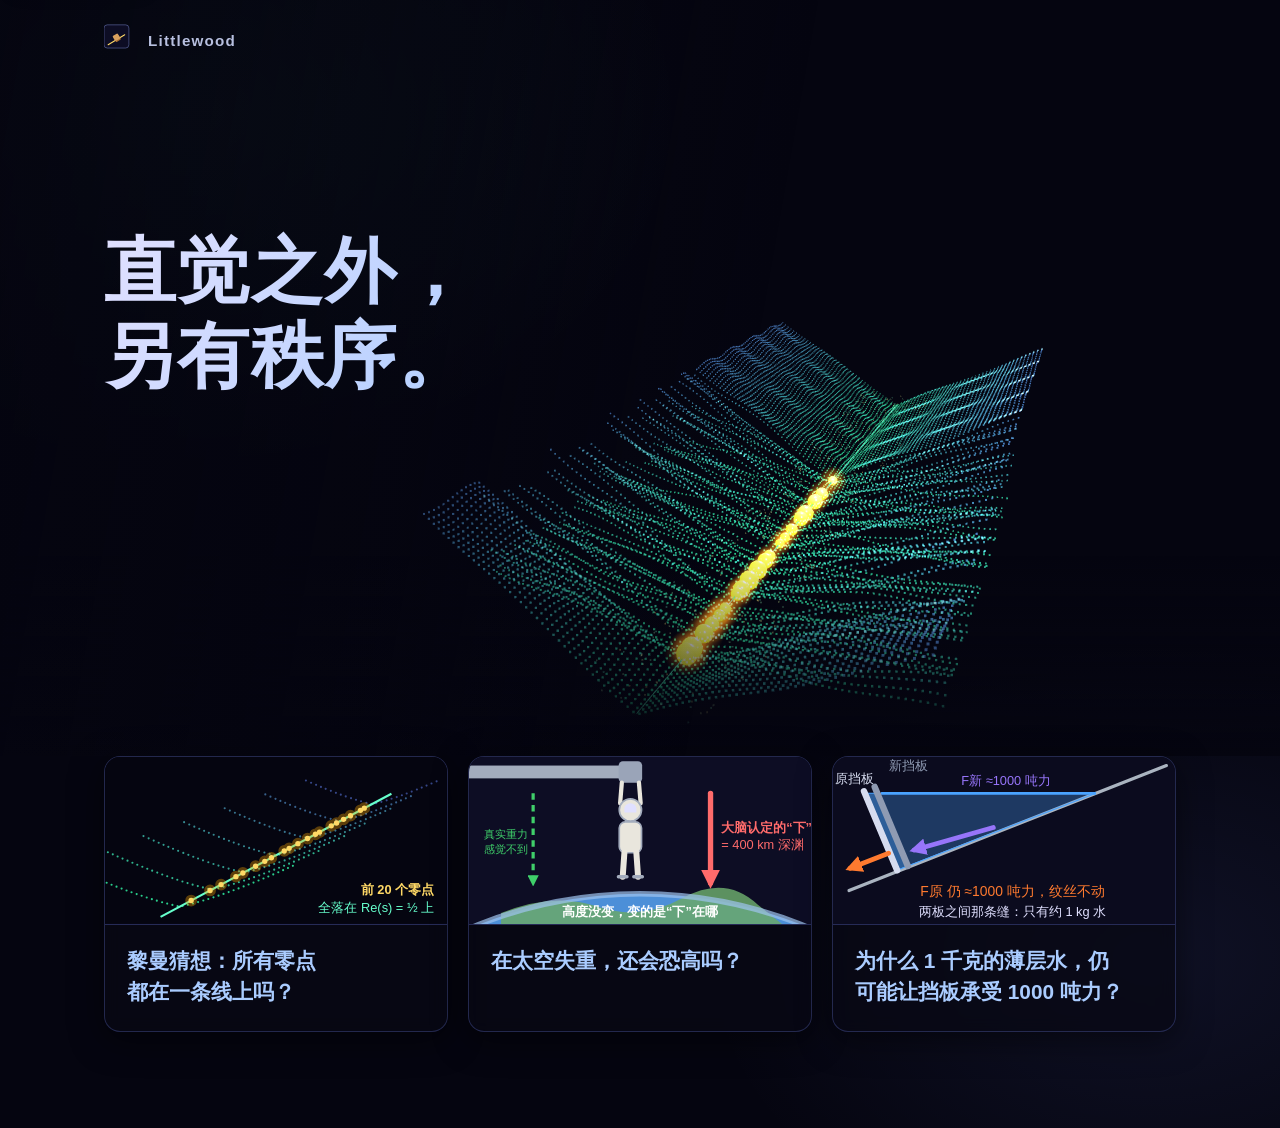
==== public/index.html @ f1c3fe51 "Home: fill large screens (no hero cap, wider column, headline raised); 404 laid out as an article he" ====
<!DOCTYPE html>
<html lang="zh-CN">
<head>
<meta charset="UTF-8">
<meta name="viewport" content="width=device-width, initial-scale=1.0">
<title>Littlewood · 直觉之外，另有秩序</title>
<meta name="description" content="Littlewood：每篇只问一个看起来不可能的科学问题，先猜，再用几张图把它画明白。">
<link rel="canonical" href="https://littlewood.io/">
<meta name="theme-color" content="#050510">
<meta property="og:type" content="website">
<meta property="og:site_name" content="Littlewood">
<meta property="og:locale" content="zh_CN">
<meta property="og:url" content="https://littlewood.io/">
<meta property="og:title" content="Littlewood · 直觉之外，另有秩序">
<meta property="og:description" content="每次只问一个看起来“不可能”的科学问题，用几张图把它画明白。">
<meta property="og:image" content="https://littlewood.io/og-index.png">
<meta property="og:image:width" content="1200">
<meta property="og:image:height" content="630">
<meta property="og:image:alt" content="Littlewood：直觉之外，另有秩序">
<meta name="twitter:card" content="summary_large_image">
<meta name="twitter:title" content="Littlewood · 直觉之外，另有秩序">
<meta name="twitter:description" content="每次只问一个看起来“不可能”的科学问题，用几张图把它画明白。">
<meta name="twitter:image" content="https://littlewood.io/og-index.png">
<link rel="icon" type="image/svg+xml" href="./favicon.svg?v=5">
<link rel="icon" type="image/png" sizes="192x192" href="./icon-192.png?v=5">
<link rel="icon" type="image/png" sizes="512x512" href="./icon-512.png?v=5">
<link rel="apple-touch-icon" href="./apple-touch-icon.png?v=5">
<link rel="stylesheet" href="./site.css?v=2">
<style>
body{overflow-x:hidden}
.skip-link{position:fixed;left:16px;top:12px;z-index:100;background:var(--panel-solid);color:var(--chalk);border:1px solid var(--line);padding:8px 14px;border-radius:9px;transform:translateY(-160%);box-shadow:0 4px 18px rgba(0,0,0,.5);transition:transform .15s}
.skip-link:focus{transform:none}

.brand{position:absolute;left:max(24px,calc((100vw - 1120px) / 2 + 24px));top:24px;z-index:5;display:inline-flex;align-items:center;gap:10px;color:var(--chalk-muted);text-decoration:none;font-size:.95rem;font-weight:700;letter-spacing:.08em;transition:color .15s}
.brand svg{width:34px;height:34px;flex:none}
.brand:hover,.brand:focus-visible{color:var(--yellow)}
.sr-only{position:absolute;width:1px;height:1px;overflow:hidden;clip:rect(0 0 0 0);white-space:nowrap}

/* 首屏：全屏点阵地形 + 一句话 */
.hero{position:relative;min-height:max(540px,84vh);min-height:max(540px,84svh);display:flex;align-items:center;overflow:hidden}
#field{position:absolute;inset:0;width:100%;height:100%;display:block}
.hero::after{content:"";position:absolute;inset:auto 0 0;height:200px;background:linear-gradient(transparent,var(--board));pointer-events:none}
.hero::before{content:"";position:absolute;inset:0;z-index:1;background:linear-gradient(100deg,rgba(5,5,16,.9) 0%,rgba(5,5,16,.55) 34%,transparent 58%);pointer-events:none}
.hero-copy{position:relative;z-index:2;width:100%;max-width:1120px;margin:0 auto;padding:80px 24px calc(100px + 12vh)}
.hero h1{margin:0;font-weight:800;font-size:clamp(2.4rem,5.6vw,4.5rem);line-height:1.18;letter-spacing:.02em;color:var(--heading);background:linear-gradient(120deg,#e0e0ff 0%,#aaccff 48%,#66ffcc 100%);-webkit-background-clip:text;background-clip:text;-webkit-text-fill-color:transparent;text-shadow:none}
@keyframes up{from{opacity:0;transform:translateY(18px)}to{opacity:1;transform:none}}
.js .hero-copy>*{animation:up .8s cubic-bezier(.2,.75,.2,1) backwards}
.js .hero-copy>*:nth-child(2){animation-delay:.1s}

/* 图解列表 */
#list{max-width:1120px;margin:0 auto;padding:0 24px 96px;scroll-margin-top:24px}
.grid{display:grid;grid-template-columns:repeat(3,minmax(0,1fr));gap:20px}
a.card{display:flex;flex-direction:column;min-width:0;overflow:hidden;border-radius:16px;color:var(--chalk);text-decoration:none;transition:transform .2s,border-color .2s,box-shadow .2s}
a.card:hover,a.card:focus-visible{transform:translateY(-4px);border-color:rgba(102,255,204,.55);box-shadow:0 18px 50px rgba(0,0,0,.6),0 0 24px rgba(102,255,204,.12)}
.card svg.thumb{display:block;width:100%;height:auto;background:var(--panel-solid);border-bottom:1px solid var(--line)}
.card .body{display:flex;flex-direction:column;align-items:flex-start;gap:10px;flex:1;padding:20px 22px 24px}
.card h3{margin:0;font-size:1.3rem;line-height:1.5;font-weight:800;color:var(--heading);text-wrap:balance}
.nowrap{white-space:nowrap}


/* 大屏：内容列放宽，标语和卡片跟着放大 */
@media (min-width:1600px){
  .hero-copy,#list{max-width:1280px}
  .brand{left:max(24px,calc((100vw - 1280px) / 2 + 24px))}
  .hero h1{font-size:clamp(2.4rem,5.6vw,5.2rem)}
  .grid{gap:24px}
  .card h3{font-size:1.4rem}
}
@media (max-width:960px){
  .grid{grid-template-columns:1fr;gap:16px}
  a.card{flex-direction:row;align-items:stretch}
  .card svg.thumb{width:44%;max-width:360px;height:auto;align-self:center;border-bottom:0;border-right:1px solid var(--line)}
  .card .body{justify-content:center;padding:20px 24px}
  .card h3{font-size:1.35rem}
}
@media (max-width:640px){
  body{font-size:15px}.brand{left:16px;top:16px}.brand svg{width:30px;height:30px}.hero{min-height:clamp(520px,82vh,760px);min-height:clamp(520px,82svh,760px)}.hero-copy{padding:60px 16px 90px}
  .hero h1{font-size:clamp(2.1rem,9.2vw,2.6rem)}
  a.card{flex-direction:column}.card svg.thumb{width:100%;max-width:none;border-right:0;border-bottom:1px solid var(--line)}.card .body{padding:18px 20px 22px}.card h3{font-size:1.2rem}#list{padding-inline:16px}
  .hero::before{background:linear-gradient(180deg,rgba(5,5,16,.5) 0%,rgba(5,5,16,.85) 42%,rgba(5,5,16,.35) 62%,transparent 80%)}
}
</style>
</head>
<body>
<script>document.documentElement.className+=" js";</script>
<a class="skip-link" href="#list">跳到图解列表</a>

<main id="main-content">
  <section class="hero" aria-labelledby="site-title">
    <canvas id="field" aria-hidden="true"></canvas>
    <a class="brand" href="./" aria-label="Littlewood 首页"><svg viewBox="10 12 82 74" aria-hidden="true"><use href="./mark.svg#mark"/></svg>Littlewood</a>
    <div class="hero-copy">
      <h1 id="site-title">直觉之外，<br>另有秩序。</h1>
    </div>
  </section>

  <section id="list" aria-labelledby="list-title">
    <h2 id="list-title" class="sr-only">图解</h2>
    <div class="grid">

  <a class="card glass" href="./riemann-hypothesis">
    <svg class="thumb" viewBox="0 0 320 156" aria-hidden="true">
      <defs><path id="rzZeros" d="M80.6,134.3h0M98.3,124.9h0M108.6,119.4h0M122.5,112h0M129,108.5h0M140.9,102.2h0M149.5,97.6h0M155.7,94.3h0M167.7,87.9h0M172.3,85.5h0M180.5,81.1h0M189.5,76.3h0M196.9,72.3h0M200.7,70.3h0M211.7,64.4h0M216.7,61.8h0M223.2,58.3h0M229.7,54.9h0M239,49.9h0M242.6,47.9h0" stroke-linecap="round"/></defs>
      <rect width="320" height="156" fill="#050510"/>
      <g fill="none" stroke-width="2" stroke-linecap="round" stroke-dasharray="0 5">
        <path d="M-40,100Q31.5,132 70,140Q108.5,132 180,100" stroke="#33ffaa" opacity=".8"/>
        <path d="M-2,87Q64.3,116.6 100,124Q135.7,116.6 202,87" stroke="#3ef0b8" opacity=".75"/>
        <path d="M36,74Q97.1,101.2 130,108Q162.9,101.2 224,74" stroke="#47dfc6" opacity=".7"/>
        <path d="M74,61Q129.9,85.8 160,92Q190.1,85.8 246,61" stroke="#50ced4" opacity=".65"/>
        <path d="M112,48Q162.7,70.4 190,76Q217.3,70.4 268,48" stroke="#59bde2" opacity=".6"/>
        <path d="M150,35Q195.5,55 220,60Q244.5,55 290,35" stroke="#61acf0" opacity=".55"/>
        <path d="M188,22Q228.3,39.6 250,44Q271.7,39.6 312,22" stroke="#6688ff" opacity=".5"/>
      </g>
      <line x1="52" y1="149.6" x2="268" y2="34.4" stroke="#66ffcc" stroke-width="2"/>
      <use href="#rzZeros" stroke="#ffaa00" stroke-width="11" opacity=".35"/>
      <use href="#rzZeros" stroke="#ffd966" stroke-width="5"/>
      <text x="308" y="128" font-size="12" font-weight="700" fill="#ffd966" text-anchor="end">前 20 个零点</text>
      <text x="308" y="145" font-size="12" fill="#66ffcc" text-anchor="end">全落在 Re(s) = ½ 上</text>
    </svg>
    <div class="body">
      <h3>黎曼猜想：<span class="nowrap">所有零点</span>都在一条线上吗？</h3>
    </div>
  </a>

  <a class="card glass" href="./space-acrophobia">
    <svg class="thumb" viewBox="0 22 320 156" aria-hidden="true">
      <defs>
        <marker id="bDown" viewBox="0 0 10 10" refX="7" refY="5" markerWidth="3.5" markerHeight="3.5" orient="auto"><path d="M0,0 L10,5 L0,10 z" fill="#ff6b6b"/></marker>
        <marker id="bGrav" viewBox="0 0 10 10" refX="7" refY="5" markerWidth="3.5" markerHeight="3.5" orient="auto"><path d="M0,0 L10,5 L0,10 z" fill="#3fcf6a"/></marker>
      </defs>
      <rect x="0" y="22" width="320" height="156" fill="#0d0d24"/>
      <circle cx="160" cy="560" r="410" fill="#4c8fd8"/>
      <path d="M30,168 q50,-20 90,-6 t80,-8 t70,6 L320,200 L30,200 Z" fill="#6aa96b" opacity=".85"/>
      <circle cx="160" cy="560" r="410" fill="none" stroke="#9fc4ee" stroke-width="5" opacity=".7"/>
      <rect x="0" y="30" width="150" height="12" fill="#a3acbd"/>
      <rect x="140" y="26" width="22" height="20" rx="4" fill="#9aa4b8"/>
      <g transform="translate(151,46) scale(.8)">
        <path d="M-10,0 L-12,24 M10,0 L12,24" stroke="#e9e6dd" stroke-width="5" stroke-linecap="round"/>
        <circle cx="0" cy="32" r="13" fill="#e9e6dd" stroke="#a3acbd" stroke-width="2"/>
        <path d="M-7,30 a7,6 0 0 1 14,0 v5 h-14 z" fill="#e0e0ff"/>
        <rect x="-13" y="46" width="26" height="36" rx="7" fill="#e9e6dd" stroke="#a3acbd" stroke-width="2"/>
        <path d="M-7,82 L-9,110 M7,82 L9,110" stroke="#e9e6dd" stroke-width="7" stroke-linecap="round"/>
        <path d="M-14,110 h10 M4,110 h10" stroke="#a3acbd" stroke-width="4" stroke-linecap="round"/>
      </g>
      <line x1="226" y1="56" x2="226" y2="140" stroke="#ff6b6b" stroke-width="5" stroke-linecap="round" marker-end="url(#bDown)"/>
      <text x="236" y="92" font-size="12" font-weight="700" fill="#ff6b6b">大脑认定的“下”</text>
      <text x="236" y="108" font-size="12" fill="#ff6b6b">= 400 km 深渊</text>
      <line x1="60" y1="56" x2="60" y2="140" stroke="#3fcf6a" stroke-width="3" stroke-dasharray="6 5" marker-end="url(#bGrav)"/>
      <text x="14" y="98" font-size="10" fill="#3fcf6a">真实重力</text>
      <text x="14" y="112" font-size="10" fill="#3fcf6a">感觉不到</text>
      <text x="160" y="171" font-size="12" font-weight="700" fill="#fff" text-anchor="middle">高度没变，变的是“下”在哪</text>
    </svg>
    <div class="body">
      <h3>在太空失重，还会恐高吗？</h3>
    </div>
  </a>

  <a class="card glass" href="./hydrostatic-paradox">
    <svg class="thumb" viewBox="0 60 320 156" aria-hidden="true">
      <defs>
        <marker id="aOld" viewBox="0 0 10 10" refX="7" refY="5" markerWidth="3.5" markerHeight="3.5" orient="auto"><path d="M0,0 L10,5 L0,10 z" fill="#ff7a2f"/></marker>
        <marker id="aNew" viewBox="0 0 10 10" refX="7" refY="5" markerWidth="3.5" markerHeight="3.5" orient="auto"><path d="M0,0 L10,5 L0,10 z" fill="#9775fa"/></marker>
      </defs>
      <line x1="15" y1="185" x2="312" y2="68" stroke="#aab4c0" stroke-width="3" stroke-linecap="round"/>
      <path d="M60,166 L30,94 L41.5,94 L70,162 Z" fill="rgba(74,163,255,.55)" stroke="#4aa3ff" stroke-width="1"/>
      <path d="M70,162 L41.5,94 L246,94 Z" fill="rgba(74,163,255,.30)" stroke="#4aa3ff" stroke-width="1"/>
      <line x1="45" y1="94" x2="246" y2="94" stroke="#4aa3ff" stroke-width="2.5"/>
      <line x1="60" y1="166" x2="29" y2="92" stroke="#d6dcef" stroke-width="6" stroke-linecap="round"/>
      <line x1="70" y1="162" x2="39" y2="88" stroke="#8f9bb3" stroke-width="6" stroke-linecap="round"/>
      <text x="2" y="84" font-size="12" fill="#d6dcef">原挡板</text>
      <text x="52" y="72" font-size="12" fill="#8f9bb3">新挡板</text>
      <line x1="150" y1="126" x2="76" y2="147" stroke="#9775fa" stroke-width="4.5" stroke-linecap="round" marker-end="url(#aNew)"/>
      <text x="120" y="86" font-size="12" fill="#9775fa">F新 ≈1000 吨力</text>
      <line x1="52" y1="150" x2="16" y2="164" stroke="#ff7a2f" stroke-width="4.5" stroke-linecap="round" marker-end="url(#aOld)"/>
      <text x="168" y="190" text-anchor="middle" font-size="13" fill="#ff7a2f">F原 仍 ≈1000 吨力，纹丝不动</text>
      <text x="168" y="209" text-anchor="middle" font-size="12" fill="#e0e0ff">两板之间那条缝：只有约 1 kg 水</text>
    </svg>
    <div class="body">
      <h3>为什么 <span class="nowrap">1 千克</span>的薄层水，仍可能让挡板承受 <span class="nowrap">1000 吨力</span>？</h3>
    </div>
  </a>

    </div>
  </section>
</main>

<!-- Three.js r128 自托管（CSP 只允许 self）：首屏背景用黎曼页同一个场景 -->
<script type="importmap">
{"imports":{"three":"./vendor/three-r128/build/three.module.js"}}
</script>
<script type="module">
import * as THREE from 'three';
// 首屏背景：黎曼页的地形搬过来做背景。高度 ∝ 偏离临界线的距离，零点锁在谷底；自动环绕，鼠标轻微视差。
const canvas = document.getElementById('field');
const hero = canvas.parentElement;
const reduceMotion = window.matchMedia('(prefers-reduced-motion: reduce)').matches;
const finePointer = !window.matchMedia('(pointer: coarse)').matches;

let renderer;
try {
  renderer = new THREE.WebGLRenderer({ canvas, antialias: true, alpha: true, powerPreference: 'low-power' });
} catch (e) { canvas.remove(); throw e; }
renderer.setPixelRatio(Math.min(window.devicePixelRatio, 2));
renderer.setClearColor(0x000000, 0);

const scene = new THREE.Scene();
scene.fog = new THREE.FogExp2(0x050510, 0.015);
const world = new THREE.Group();
scene.add(world);

const camera = new THREE.PerspectiveCamera(50, 1, 0.1, 1000);
const target = new THREE.Vector3();

scene.add(new THREE.AmbientLight(0x404060));
const dirLight = new THREE.DirectionalLight(0xaaccff, 0.8);
dirLight.position.set(5, 10, 7);
scene.add(dirLight);
const pointLight = new THREE.PointLight(0x66ffcc, 1.5, 30);
pointLight.position.set(0, 2, 0);
world.add(pointLight);

// 前 20 个非平凡零点的虚部
const zeroHeights = [
  14.134725, 21.022040, 25.010858, 30.424876, 32.935062,
  37.586178, 40.918719, 43.327073, 48.005151, 49.773832,
  52.970321, 56.446248, 59.347044, 60.831779, 65.112544,
  67.079811, 69.546402, 72.067158, 75.704691, 77.144840
];
const T_MIN = -40, T_MAX = 90, T_RANGE = T_MAX - T_MIN, T_CENTER = (T_MIN + T_MAX) / 2;
const SIGMA_MIN = -0.2, SIGMA_MAX = 1.2, SIGMA_RANGE = SIGMA_MAX - SIGMA_MIN;
const SCALE_X = 6, SCALE_Z = 18 / T_RANGE;
const sigmaToX = s => (s - 0.5) * SCALE_X;
const tToZ = t => (t - T_CENTER) * SCALE_Z;

// 临界线
const linePts = [];
for (let i = 0; i <= 200; i++) linePts.push(new THREE.Vector3(sigmaToX(0.5), 0, tToZ(T_MIN + (i / 200) * T_RANGE)));
world.add(new THREE.Line(new THREE.BufferGeometry().setFromPoints(linePts), new THREE.LineBasicMaterial({ color: 0x66ffcc })));
const glowLine = new THREE.Line(new THREE.BufferGeometry().setFromPoints(linePts), new THREE.LineBasicMaterial({ color: 0x33ffaa, transparent: true, opacity: 0.3 }));
glowLine.scale.set(1.005, 1, 1);
world.add(glowLine);

// 零点：发光球 + 光晕
function glowTexture() {
  const c = document.createElement('canvas'); c.width = c.height = 64;
  const g = c.getContext('2d').createRadialGradient(32, 32, 0, 32, 32, 32);
  g.addColorStop(0, 'rgba(255,220,100,1)'); g.addColorStop(0.4, 'rgba(255,180,50,.6)'); g.addColorStop(1, 'rgba(255,150,0,0)');
  const ctx = c.getContext('2d'); ctx.fillStyle = g; ctx.fillRect(0, 0, 64, 64);
  return new THREE.CanvasTexture(c);
}
const sphereGeom = new THREE.SphereGeometry(0.15, 16, 16);
const sphereMat = new THREE.MeshStandardMaterial({ color: 0xffd966, emissive: 0xffaa00, emissiveIntensity: 2, roughness: 0.2, metalness: 0.1 });
const glowMap = glowTexture();
const spheres = [], sprites = [];
zeroHeights.forEach((t, i) => {
  const m = new THREE.Mesh(sphereGeom, sphereMat);
  m.position.set(sigmaToX(0.5), 0, tToZ(t)); m.userData.phase = i * 0.8;
  world.add(m); spheres.push(m);
  const sp = new THREE.Sprite(new THREE.SpriteMaterial({ map: glowMap, color: 0xffd966, transparent: true, blending: THREE.AdditiveBlending, depthWrite: false }));
  sp.scale.set(0.8, 0.8, 1); sp.position.copy(m.position);
  world.add(sp); sprites.push(sp);
});

// 粒子地形（概念示例）
const GX = 80, GZ = 150, N = GX * GZ;
const pos = new Float32Array(N * 3), col = new Float32Array(N * 3);
const low = new THREE.Color(0x33ffaa), high = new THREE.Color(0x6688ff), mix = new THREE.Color();
let idx = 0;
for (let ix = 0; ix < GX; ix++) for (let iz = 0; iz < GZ; iz++) {
  const sigma = SIGMA_MIN + (ix / (GX - 1)) * SIGMA_RANGE, t = T_MIN + (iz / (GZ - 1)) * T_RANGE;
  let h = Math.abs(sigma - 0.5) * 3.5, dMin = Infinity;
  for (const zt of zeroHeights) dMin = Math.min(dMin, Math.abs(t - zt));
  h *= 1 - 0.85 * Math.exp(-dMin * dMin / 1.2);
  h += 0.08 * Math.sin(sigma * 12) * Math.cos(t * 0.5);
  pos[idx * 3] = sigmaToX(sigma); pos[idx * 3 + 1] = h; pos[idx * 3 + 2] = tToZ(t);
  mix.copy(low).lerp(high, Math.min(h / 3, 1));
  col[idx * 3] = mix.r; col[idx * 3 + 1] = mix.g; col[idx * 3 + 2] = mix.b;
  idx++;
}
const terrainGeom = new THREE.BufferGeometry();
terrainGeom.setAttribute('position', new THREE.BufferAttribute(pos, 3));
terrainGeom.setAttribute('color', new THREE.BufferAttribute(col, 3));
world.add(new THREE.Points(terrainGeom, new THREE.PointsMaterial({ size: 0.08, vertexColors: true, transparent: true, opacity: 0.85, blending: THREE.AdditiveBlending, depthWrite: false })));

// 谷底漂浮粒子
const EXTRA = 600, ePos = new Float32Array(EXTRA * 3), eCol = new Float32Array(EXTRA * 3);
const mint = new THREE.Color(0x66ffcc), gold = new THREE.Color(0xffd966);
for (let i = 0; i < EXTRA; i++) {
  ePos[i * 3] = sigmaToX(0.3 + Math.random() * 0.4); ePos[i * 3 + 1] = Math.random() * 0.3 + 0.1; ePos[i * 3 + 2] = tToZ(T_MIN + Math.random() * T_RANGE);
  mix.copy(mint).lerp(gold, Math.random());
  eCol[i * 3] = mix.r; eCol[i * 3 + 1] = mix.g; eCol[i * 3 + 2] = mix.b;
}
const extraGeom = new THREE.BufferGeometry();
extraGeom.setAttribute('position', new THREE.BufferAttribute(ePos, 3));
extraGeom.setAttribute('color', new THREE.BufferAttribute(eCol, 3));
const extra = new THREE.Points(extraGeom, new THREE.PointsMaterial({ size: 0.06, vertexColors: true, transparent: true, opacity: 0.5, blending: THREE.AdditiveBlending, depthWrite: false }));
world.add(extra);

// 布局：桌面把地形放到右下，手机放到下半屏
let W = 1, H = 1, small = false;
function resize() {
  const r = hero.getBoundingClientRect();
  W = Math.max(1, r.width); H = Math.max(1, r.height); small = W < 700;
  renderer.setSize(W, H, false);
  camera.aspect = W / H; camera.updateProjectionMatrix();
  world.position.set(small ? 0.5 : 5, small ? -5.5 : -2.5, 0);
}

// 自动环绕 + 视差
let angle = 0.42, mx = 0, my = 0, px = 0, py = 0, raf = 0, visible = true, last = performance.now();
const clock = new THREE.Clock();
function frame(now) {
  const dt = Math.min(0.05, (now - last) / 1000); last = now;
  const elapsed = clock.getElapsedTime();
  if (!reduceMotion) {
    angle += dt * 0.0628;
    spheres.forEach(m => { const k = 1 + 0.3 * Math.sin(elapsed * 2.5 + m.userData.phase); m.scale.set(k, k, k); });
    sprites.forEach(sp => { const k = 0.7 + 0.15 * Math.sin(elapsed * 2 + sp.position.z * 0.5); sp.scale.set(k, k, 1); });
    extra.rotation.y += 0.0005;
  }
  px += (mx - px) * 0.04; py += (my - py) * 0.04;
  const radius = small ? 26 : 21;
  camera.position.set(Math.sin(angle) * radius, 6 + py * 0.8, Math.cos(angle) * radius);
  target.set(-px * 0.8, 0, 0);
  camera.lookAt(target);
  renderer.render(scene, camera);
  if (!reduceMotion && visible) raf = requestAnimationFrame(frame);
}
function start() { if (!raf && !reduceMotion) { last = performance.now(); raf = requestAnimationFrame(frame); } }
function stop() { if (raf) { cancelAnimationFrame(raf); raf = 0; } }

resize();
window.addEventListener('resize', () => { resize(); if (reduceMotion) frame(performance.now()); }, { passive: true });
if (finePointer) window.addEventListener('pointermove', e => { mx = (e.clientX / W - 0.5) * 2; my = (e.clientY / H - 0.5) * 2; }, { passive: true });
let inView = true;
document.addEventListener('visibilitychange', () => { visible = !document.hidden && inView; visible ? start() : stop(); });
if ('IntersectionObserver' in window) new IntersectionObserver(es => { inView = es[0].isIntersecting; visible = inView && !document.hidden; visible ? start() : stop(); }).observe(canvas);
if (reduceMotion) frame(performance.now()); else start();
</script>
<script type="application/ld+json">
{"@context":"https://schema.org","@type":"WebSite","name":"Littlewood","url":"https://littlewood.io/","description":"直觉之外，另有秩序。","inLanguage":"zh-CN"}
</script>
</body>
</html>
---- public/site.css ----
/* 小木块 全站基础：深蓝黑底、毛玻璃面板、金/青强调、淡紫白文字。各页只写自己的部分。 */
:root{
  --board:#050510; --board-deep:#030308; --chalk:#e0e0ff; --chalk-muted:#b8c0e0; --chalk-dim:#8899cc;
  --yellow:#ffd966; --mint:#66ffcc; --heading:#aaccff;
  --chalk-line:rgba(120,140,255,.25);
  --panel:rgba(8,8,20,.75); --panel-solid:#0b0b1e; --panel-2:rgba(120,140,255,.08);
  --paper:var(--panel); --card:var(--panel); --ink:#e0e0ff; --muted:#b8c0e0; --line:rgba(120,140,255,.25);
  --wood:#d9a05e; --wood-deep:#a86f32; --blue:#66ffcc; --red:#ff6b7a; --green:#5fd3a0;
  --fig-paper:#f3f1ec;
  --math:Georgia,"Times New Roman","Songti SC",SimSun,serif;
}
*{box-sizing:border-box}
html{scroll-behavior:smooth}
::selection{background:rgba(255,217,102,.3)}
body{
  margin:0;color:var(--chalk);
  background:
    radial-gradient(ellipse 55% 45% at 15% 10%,rgba(102,255,204,.07),transparent 70%),
    radial-gradient(ellipse 50% 40% at 90% 85%,rgba(120,140,255,.09),transparent 70%),
    var(--board);
  min-height:100vh;
  font-family:'Segoe UI',-apple-system,BlinkMacSystemFont,"PingFang SC","Hiragino Sans GB","Microsoft YaHei","Noto Sans CJK SC","Noto Sans SC","Source Han Sans SC",sans-serif;
  line-height:1.8;font-size:16px;
}
a{color:var(--blue)}
/* 毛玻璃面板：全站面板统一用它 */
.glass{background:var(--panel);border:1px solid var(--line);border-radius:14px;backdrop-filter:blur(8px);-webkit-backdrop-filter:blur(8px);box-shadow:0 8px 32px rgba(0,0,0,.5)}
:focus-visible{outline:2px solid var(--yellow);outline-offset:3px;border-radius:6px}
@media (prefers-reduced-motion:reduce){
  *{transition:none !important;animation:none !important}
  html{scroll-behavior:auto}
}
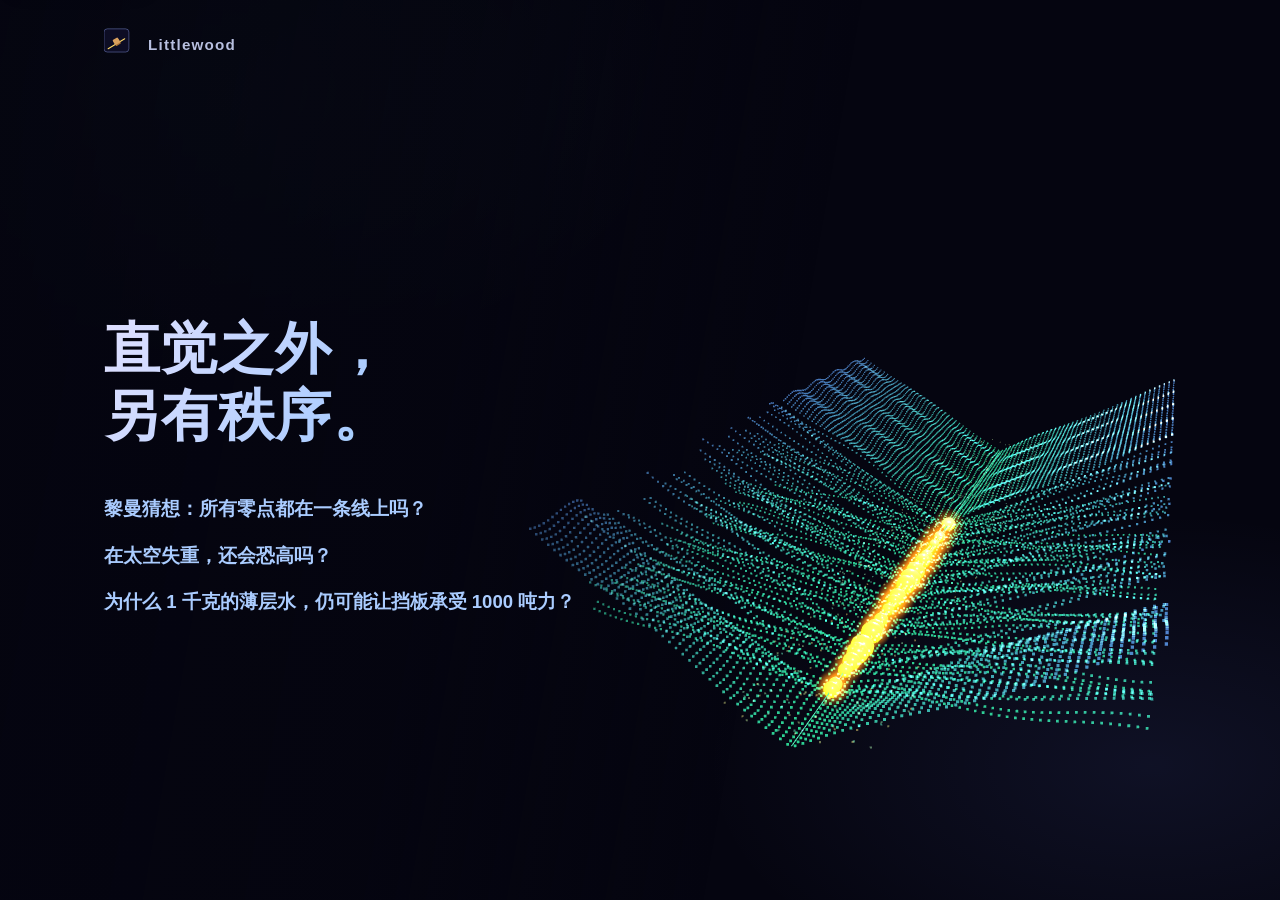
==== commit ec2bd108: "Home: one composition — tagline + question list on the left, terrain on the right, no cards Co-Autho" ====
--- a/public/index.html
+++ b/public/index.html
@@ -31,54 +31,46 @@
 .skip-link{position:fixed;left:16px;top:12px;z-index:100;background:var(--panel-solid);color:var(--chalk);border:1px solid var(--line);padding:8px 14px;border-radius:9px;transform:translateY(-160%);box-shadow:0 4px 18px rgba(0,0,0,.5);transition:transform .15s}
 .skip-link:focus{transform:none}
 
-.brand{position:absolute;left:max(24px,calc((100vw - 1120px) / 2 + 24px));top:24px;z-index:5;display:inline-flex;align-items:center;gap:10px;color:var(--chalk-muted);text-decoration:none;font-size:.95rem;font-weight:700;letter-spacing:.08em;transition:color .15s}
+/* 一屏一幅画：左边标语 + 三个问题，右边黎曼地形 */
+.hero{position:relative;min-height:100vh;min-height:100svh;display:flex;align-items:center;overflow:hidden}
+#field{position:absolute;inset:0;width:100%;height:100%;display:block}
+.hero::before{content:"";position:absolute;inset:0;z-index:1;background:linear-gradient(100deg,rgba(5,5,16,.94) 0%,rgba(5,5,16,.7) 36%,transparent 60%);pointer-events:none}
+.wrap{position:relative;z-index:2;width:100%;max-width:1120px;margin:0 auto;padding:96px 24px 64px}
+.brand{display:inline-flex;align-items:center;gap:10px;color:var(--chalk-muted);text-decoration:none;font-size:.95rem;font-weight:700;letter-spacing:.08em;transition:color .15s;position:absolute;z-index:5;left:max(24px,calc((100vw - 1120px) / 2 + 24px));top:28px}
 .brand svg{width:34px;height:34px;flex:none}
 .brand:hover,.brand:focus-visible{color:var(--yellow)}
+.copy{max-width:560px}
+.hero h1{margin:0;font-weight:800;font-size:clamp(2.2rem,4.4vw,3.6rem);line-height:1.2;letter-spacing:.02em;background:linear-gradient(120deg,#e0e0ff 0%,#aaccff 48%,#66ffcc 100%);-webkit-background-clip:text;background-clip:text;-webkit-text-fill-color:transparent;text-shadow:none}
 .sr-only{position:absolute;width:1px;height:1px;overflow:hidden;clip:rect(0 0 0 0);white-space:nowrap}
-
-/* 首屏：全屏点阵地形 + 一句话 */
-.hero{position:relative;min-height:max(540px,84vh);min-height:max(540px,84svh);display:flex;align-items:center;overflow:hidden}
-#field{position:absolute;inset:0;width:100%;height:100%;display:block}
-.hero::after{content:"";position:absolute;inset:auto 0 0;height:200px;background:linear-gradient(transparent,var(--board));pointer-events:none}
-.hero::before{content:"";position:absolute;inset:0;z-index:1;background:linear-gradient(100deg,rgba(5,5,16,.9) 0%,rgba(5,5,16,.55) 34%,transparent 58%);pointer-events:none}
-.hero-copy{position:relative;z-index:2;width:100%;max-width:1120px;margin:0 auto;padding:80px 24px calc(100px + 12vh)}
-.hero h1{margin:0;font-weight:800;font-size:clamp(2.4rem,5.6vw,4.5rem);line-height:1.18;letter-spacing:.02em;color:var(--heading);background:linear-gradient(120deg,#e0e0ff 0%,#aaccff 48%,#66ffcc 100%);-webkit-background-clip:text;background-clip:text;-webkit-text-fill-color:transparent;text-shadow:none}
-@keyframes up{from{opacity:0;transform:translateY(18px)}to{opacity:1;transform:none}}
-.js .hero-copy>*{animation:up .8s cubic-bezier(.2,.75,.2,1) backwards}
-.js .hero-copy>*:nth-child(2){animation-delay:.1s}
-
-/* 图解列表 */
-#list{max-width:1120px;margin:0 auto;padding:0 24px 96px;scroll-margin-top:24px}
-.grid{display:grid;grid-template-columns:repeat(3,minmax(0,1fr));gap:20px}
-a.card{display:flex;flex-direction:column;min-width:0;overflow:hidden;border-radius:16px;color:var(--chalk);text-decoration:none;transition:transform .2s,border-color .2s,box-shadow .2s}
-a.card:hover,a.card:focus-visible{transform:translateY(-4px);border-color:rgba(102,255,204,.55);box-shadow:0 18px 50px rgba(0,0,0,.6),0 0 24px rgba(102,255,204,.12)}
-.card svg.thumb{display:block;width:100%;height:auto;background:var(--panel-solid);border-bottom:1px solid var(--line)}
-.card .body{display:flex;flex-direction:column;align-items:flex-start;gap:10px;flex:1;padding:20px 22px 24px}
-.card h3{margin:0;font-size:1.3rem;line-height:1.5;font-weight:800;color:var(--heading);text-wrap:balance}
+.questions{list-style:none;margin:clamp(28px,5vh,52px) 0 0;padding:0;display:flex;flex-direction:column;gap:clamp(12px,2vh,20px)}
+.questions a{display:block;max-width:30em;color:var(--heading);text-decoration:none;font-size:clamp(1.1rem,1.45vw,1.3rem);font-weight:700;line-height:1.55;text-wrap:balance;transition:color .15s,transform .2s}
+.questions a:hover,.questions a:focus-visible{color:var(--yellow);transform:translateX(4px)}
 .nowrap{white-space:nowrap}
 
-
-/* 大屏：内容列放宽，标语和卡片跟着放大 */
+@keyframes up{from{opacity:0;transform:translateY(16px)}to{opacity:1;transform:none}}
+.js .copy>*{animation:up .8s cubic-bezier(.2,.75,.2,1) backwards}
+.js .copy>.questions{animation-delay:.15s}
+
 @media (min-width:1600px){
-  .hero-copy,#list{max-width:1280px}
+  .wrap{max-width:1280px}
   .brand{left:max(24px,calc((100vw - 1280px) / 2 + 24px))}
-  .hero h1{font-size:clamp(2.4rem,5.6vw,5.2rem)}
-  .grid{gap:24px}
-  .card h3{font-size:1.4rem}
-}
-@media (max-width:960px){
-  .grid{grid-template-columns:1fr;gap:16px}
-  a.card{flex-direction:row;align-items:stretch}
-  .card svg.thumb{width:44%;max-width:360px;height:auto;align-self:center;border-bottom:0;border-right:1px solid var(--line)}
-  .card .body{justify-content:center;padding:20px 24px}
-  .card h3{font-size:1.35rem}
+  .copy{max-width:640px}
+  .hero h1{font-size:clamp(2.2rem,4.4vw,4.6rem)}
+  .questions a{font-size:clamp(1.1rem,1.45vw,1.6rem)}
+  .questions{gap:22px}
 }
 @media (max-width:640px){
-  body{font-size:15px}.brand{left:16px;top:16px}.brand svg{width:30px;height:30px}.hero{min-height:clamp(520px,82vh,760px);min-height:clamp(520px,82svh,760px)}.hero-copy{padding:60px 16px 90px}
-  .hero h1{font-size:clamp(2.1rem,9.2vw,2.6rem)}
-  a.card{flex-direction:column}.card svg.thumb{width:100%;max-width:none;border-right:0;border-bottom:1px solid var(--line)}.card .body{padding:18px 20px 22px}.card h3{font-size:1.2rem}#list{padding-inline:16px}
-  .hero::before{background:linear-gradient(180deg,rgba(5,5,16,.5) 0%,rgba(5,5,16,.85) 42%,rgba(5,5,16,.35) 62%,transparent 80%)}
-}
+  body{font-size:15px}
+  .brand{left:16px;top:16px}.brand svg{width:30px;height:30px}
+  .hero{align-items:flex-start}
+  .wrap{padding:84px 16px 44vh}
+  .hero::before{background:linear-gradient(180deg,rgba(5,5,16,.92) 0%,rgba(5,5,16,.88) 46%,rgba(5,5,16,.3) 64%,transparent 78%)}
+  .hero h1{font-size:clamp(2rem,8.6vw,2.5rem)}
+  .questions{margin-top:26px;gap:14px}
+  .questions a{font-size:1.05rem;line-height:1.5}
+  .questions a:hover,.questions a:focus-visible{transform:none}
+}
+@media (prefers-reduced-motion:reduce){.js .copy>*{animation:none}.questions a{transition:none}}
 </style>
 </head>
 <body>
@@ -89,97 +81,18 @@
   <section class="hero" aria-labelledby="site-title">
     <canvas id="field" aria-hidden="true"></canvas>
     <a class="brand" href="./" aria-label="Littlewood 首页"><svg viewBox="10 12 82 74" aria-hidden="true"><use href="./mark.svg#mark"/></svg>Littlewood</a>
-    <div class="hero-copy">
-      <h1 id="site-title">直觉之外，<br>另有秩序。</h1>
-    </div>
-  </section>
-
-  <section id="list" aria-labelledby="list-title">
-    <h2 id="list-title" class="sr-only">图解</h2>
-    <div class="grid">
-
-  <a class="card glass" href="./riemann-hypothesis">
-    <svg class="thumb" viewBox="0 0 320 156" aria-hidden="true">
-      <defs><path id="rzZeros" d="M80.6,134.3h0M98.3,124.9h0M108.6,119.4h0M122.5,112h0M129,108.5h0M140.9,102.2h0M149.5,97.6h0M155.7,94.3h0M167.7,87.9h0M172.3,85.5h0M180.5,81.1h0M189.5,76.3h0M196.9,72.3h0M200.7,70.3h0M211.7,64.4h0M216.7,61.8h0M223.2,58.3h0M229.7,54.9h0M239,49.9h0M242.6,47.9h0" stroke-linecap="round"/></defs>
-      <rect width="320" height="156" fill="#050510"/>
-      <g fill="none" stroke-width="2" stroke-linecap="round" stroke-dasharray="0 5">
-        <path d="M-40,100Q31.5,132 70,140Q108.5,132 180,100" stroke="#33ffaa" opacity=".8"/>
-        <path d="M-2,87Q64.3,116.6 100,124Q135.7,116.6 202,87" stroke="#3ef0b8" opacity=".75"/>
-        <path d="M36,74Q97.1,101.2 130,108Q162.9,101.2 224,74" stroke="#47dfc6" opacity=".7"/>
-        <path d="M74,61Q129.9,85.8 160,92Q190.1,85.8 246,61" stroke="#50ced4" opacity=".65"/>
-        <path d="M112,48Q162.7,70.4 190,76Q217.3,70.4 268,48" stroke="#59bde2" opacity=".6"/>
-        <path d="M150,35Q195.5,55 220,60Q244.5,55 290,35" stroke="#61acf0" opacity=".55"/>
-        <path d="M188,22Q228.3,39.6 250,44Q271.7,39.6 312,22" stroke="#6688ff" opacity=".5"/>
-      </g>
-      <line x1="52" y1="149.6" x2="268" y2="34.4" stroke="#66ffcc" stroke-width="2"/>
-      <use href="#rzZeros" stroke="#ffaa00" stroke-width="11" opacity=".35"/>
-      <use href="#rzZeros" stroke="#ffd966" stroke-width="5"/>
-      <text x="308" y="128" font-size="12" font-weight="700" fill="#ffd966" text-anchor="end">前 20 个零点</text>
-      <text x="308" y="145" font-size="12" fill="#66ffcc" text-anchor="end">全落在 Re(s) = ½ 上</text>
-    </svg>
-    <div class="body">
-      <h3>黎曼猜想：<span class="nowrap">所有零点</span>都在一条线上吗？</h3>
-    </div>
-  </a>
-
-  <a class="card glass" href="./space-acrophobia">
-    <svg class="thumb" viewBox="0 22 320 156" aria-hidden="true">
-      <defs>
-        <marker id="bDown" viewBox="0 0 10 10" refX="7" refY="5" markerWidth="3.5" markerHeight="3.5" orient="auto"><path d="M0,0 L10,5 L0,10 z" fill="#ff6b6b"/></marker>
-        <marker id="bGrav" viewBox="0 0 10 10" refX="7" refY="5" markerWidth="3.5" markerHeight="3.5" orient="auto"><path d="M0,0 L10,5 L0,10 z" fill="#3fcf6a"/></marker>
-      </defs>
-      <rect x="0" y="22" width="320" height="156" fill="#0d0d24"/>
-      <circle cx="160" cy="560" r="410" fill="#4c8fd8"/>
-      <path d="M30,168 q50,-20 90,-6 t80,-8 t70,6 L320,200 L30,200 Z" fill="#6aa96b" opacity=".85"/>
-      <circle cx="160" cy="560" r="410" fill="none" stroke="#9fc4ee" stroke-width="5" opacity=".7"/>
-      <rect x="0" y="30" width="150" height="12" fill="#a3acbd"/>
-      <rect x="140" y="26" width="22" height="20" rx="4" fill="#9aa4b8"/>
-      <g transform="translate(151,46) scale(.8)">
-        <path d="M-10,0 L-12,24 M10,0 L12,24" stroke="#e9e6dd" stroke-width="5" stroke-linecap="round"/>
-        <circle cx="0" cy="32" r="13" fill="#e9e6dd" stroke="#a3acbd" stroke-width="2"/>
-        <path d="M-7,30 a7,6 0 0 1 14,0 v5 h-14 z" fill="#e0e0ff"/>
-        <rect x="-13" y="46" width="26" height="36" rx="7" fill="#e9e6dd" stroke="#a3acbd" stroke-width="2"/>
-        <path d="M-7,82 L-9,110 M7,82 L9,110" stroke="#e9e6dd" stroke-width="7" stroke-linecap="round"/>
-        <path d="M-14,110 h10 M4,110 h10" stroke="#a3acbd" stroke-width="4" stroke-linecap="round"/>
-      </g>
-      <line x1="226" y1="56" x2="226" y2="140" stroke="#ff6b6b" stroke-width="5" stroke-linecap="round" marker-end="url(#bDown)"/>
-      <text x="236" y="92" font-size="12" font-weight="700" fill="#ff6b6b">大脑认定的“下”</text>
-      <text x="236" y="108" font-size="12" fill="#ff6b6b">= 400 km 深渊</text>
-      <line x1="60" y1="56" x2="60" y2="140" stroke="#3fcf6a" stroke-width="3" stroke-dasharray="6 5" marker-end="url(#bGrav)"/>
-      <text x="14" y="98" font-size="10" fill="#3fcf6a">真实重力</text>
-      <text x="14" y="112" font-size="10" fill="#3fcf6a">感觉不到</text>
-      <text x="160" y="171" font-size="12" font-weight="700" fill="#fff" text-anchor="middle">高度没变，变的是“下”在哪</text>
-    </svg>
-    <div class="body">
-      <h3>在太空失重，还会恐高吗？</h3>
-    </div>
-  </a>
-
-  <a class="card glass" href="./hydrostatic-paradox">
-    <svg class="thumb" viewBox="0 60 320 156" aria-hidden="true">
-      <defs>
-        <marker id="aOld" viewBox="0 0 10 10" refX="7" refY="5" markerWidth="3.5" markerHeight="3.5" orient="auto"><path d="M0,0 L10,5 L0,10 z" fill="#ff7a2f"/></marker>
-        <marker id="aNew" viewBox="0 0 10 10" refX="7" refY="5" markerWidth="3.5" markerHeight="3.5" orient="auto"><path d="M0,0 L10,5 L0,10 z" fill="#9775fa"/></marker>
-      </defs>
-      <line x1="15" y1="185" x2="312" y2="68" stroke="#aab4c0" stroke-width="3" stroke-linecap="round"/>
-      <path d="M60,166 L30,94 L41.5,94 L70,162 Z" fill="rgba(74,163,255,.55)" stroke="#4aa3ff" stroke-width="1"/>
-      <path d="M70,162 L41.5,94 L246,94 Z" fill="rgba(74,163,255,.30)" stroke="#4aa3ff" stroke-width="1"/>
-      <line x1="45" y1="94" x2="246" y2="94" stroke="#4aa3ff" stroke-width="2.5"/>
-      <line x1="60" y1="166" x2="29" y2="92" stroke="#d6dcef" stroke-width="6" stroke-linecap="round"/>
-      <line x1="70" y1="162" x2="39" y2="88" stroke="#8f9bb3" stroke-width="6" stroke-linecap="round"/>
-      <text x="2" y="84" font-size="12" fill="#d6dcef">原挡板</text>
-      <text x="52" y="72" font-size="12" fill="#8f9bb3">新挡板</text>
-      <line x1="150" y1="126" x2="76" y2="147" stroke="#9775fa" stroke-width="4.5" stroke-linecap="round" marker-end="url(#aNew)"/>
-      <text x="120" y="86" font-size="12" fill="#9775fa">F新 ≈1000 吨力</text>
-      <line x1="52" y1="150" x2="16" y2="164" stroke="#ff7a2f" stroke-width="4.5" stroke-linecap="round" marker-end="url(#aOld)"/>
-      <text x="168" y="190" text-anchor="middle" font-size="13" fill="#ff7a2f">F原 仍 ≈1000 吨力，纹丝不动</text>
-      <text x="168" y="209" text-anchor="middle" font-size="12" fill="#e0e0ff">两板之间那条缝：只有约 1 kg 水</text>
-    </svg>
-    <div class="body">
-      <h3>为什么 <span class="nowrap">1 千克</span>的薄层水，仍可能让挡板承受 <span class="nowrap">1000 吨力</span>？</h3>
-    </div>
-  </a>
-
+    <div class="wrap">
+      <div class="copy">
+        <h1 id="site-title">直觉之外，<br>另有秩序。</h1>
+        <nav id="list" aria-label="图解">
+          <h2 class="sr-only">图解</h2>
+          <ul class="questions">
+            <li><a href="./riemann-hypothesis">黎曼猜想：<span class="nowrap">所有零点</span>都在一条线上吗？</a></li>
+            <li><a href="./space-acrophobia">在太空失重，还会恐高吗？</a></li>
+            <li><a href="./hydrostatic-paradox">为什么 <span class="nowrap">1 千克</span>的薄层水，仍可能让挡板承受 <span class="nowrap">1000 吨力</span>？</a></li>
+          </ul>
+        </nav>
+      </div>
     </div>
   </section>
 </main>
@@ -303,7 +216,7 @@
   W = Math.max(1, r.width); H = Math.max(1, r.height); small = W < 700;
   renderer.setSize(W, H, false);
   camera.aspect = W / H; camera.updateProjectionMatrix();
-  world.position.set(small ? 0.5 : 5, small ? -5.5 : -2.5, 0);
+  world.position.set(small ? 0.5 : 7.2, small ? -8 : -1.2, 0);
 }
 
 // 自动环绕 + 视差
@@ -319,7 +232,7 @@
     extra.rotation.y += 0.0005;
   }
   px += (mx - px) * 0.04; py += (my - py) * 0.04;
-  const radius = small ? 26 : 21;
+  const radius = small ? 27 : 23;
   camera.position.set(Math.sin(angle) * radius, 6 + py * 0.8, Math.cos(angle) * radius);
   target.set(-px * 0.8, 0, 0);
   camera.lookAt(target);
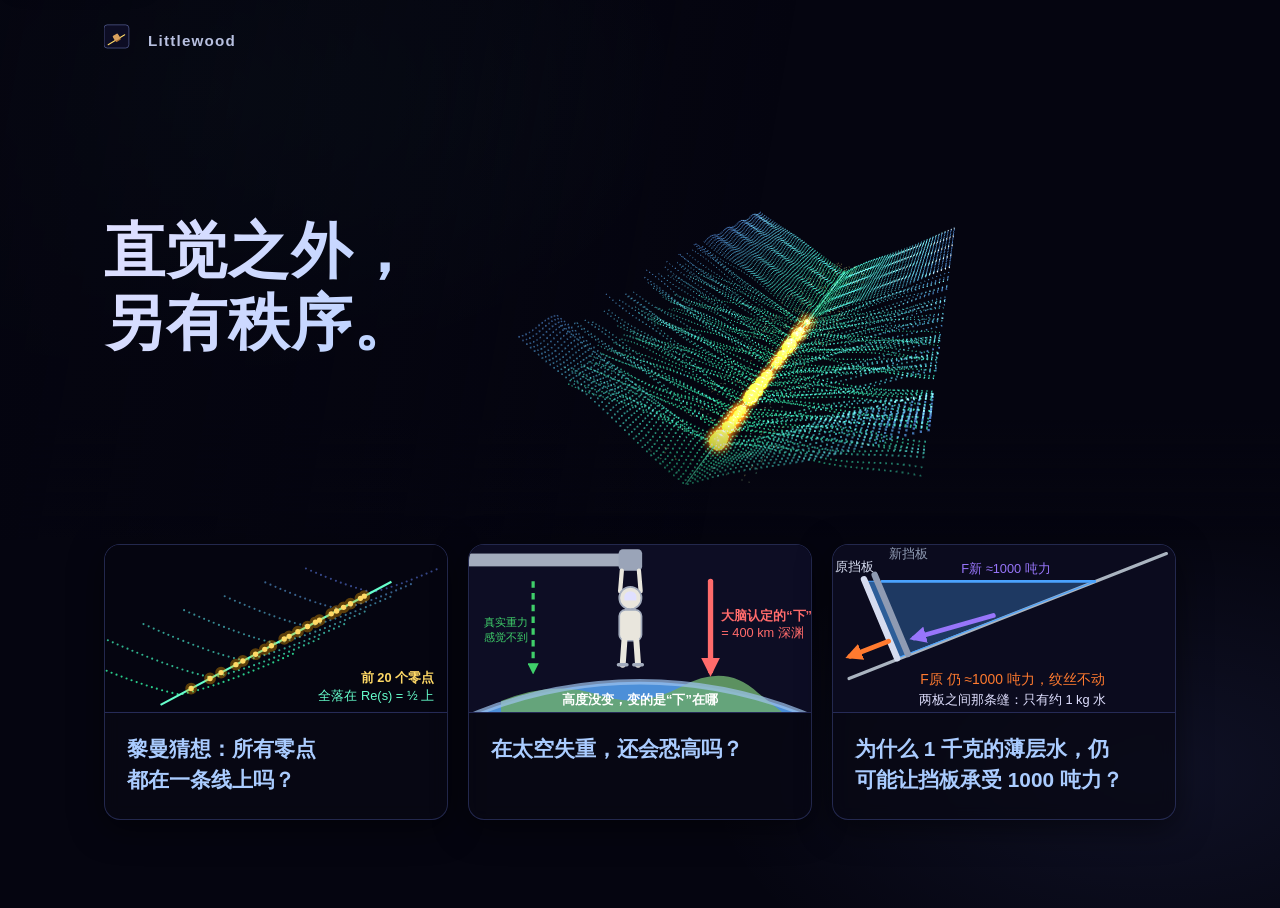
==== commit a71c961d: "Home: cards back, hero compacted to ~60vh so the cards sit in the first screen Co-Authored-By: Claud" ====
--- a/public/index.html
+++ b/public/index.html
@@ -31,46 +31,54 @@
 .skip-link{position:fixed;left:16px;top:12px;z-index:100;background:var(--panel-solid);color:var(--chalk);border:1px solid var(--line);padding:8px 14px;border-radius:9px;transform:translateY(-160%);box-shadow:0 4px 18px rgba(0,0,0,.5);transition:transform .15s}
 .skip-link:focus{transform:none}
 
-/* 一屏一幅画：左边标语 + 三个问题，右边黎曼地形 */
-.hero{position:relative;min-height:100vh;min-height:100svh;display:flex;align-items:center;overflow:hidden}
-#field{position:absolute;inset:0;width:100%;height:100%;display:block}
-.hero::before{content:"";position:absolute;inset:0;z-index:1;background:linear-gradient(100deg,rgba(5,5,16,.94) 0%,rgba(5,5,16,.7) 36%,transparent 60%);pointer-events:none}
-.wrap{position:relative;z-index:2;width:100%;max-width:1120px;margin:0 auto;padding:96px 24px 64px}
-.brand{display:inline-flex;align-items:center;gap:10px;color:var(--chalk-muted);text-decoration:none;font-size:.95rem;font-weight:700;letter-spacing:.08em;transition:color .15s;position:absolute;z-index:5;left:max(24px,calc((100vw - 1120px) / 2 + 24px));top:28px}
+.brand{position:absolute;left:max(24px,calc((100vw - 1120px) / 2 + 24px));top:24px;z-index:5;display:inline-flex;align-items:center;gap:10px;color:var(--chalk-muted);text-decoration:none;font-size:.95rem;font-weight:700;letter-spacing:.08em;transition:color .15s}
 .brand svg{width:34px;height:34px;flex:none}
 .brand:hover,.brand:focus-visible{color:var(--yellow)}
-.copy{max-width:560px}
-.hero h1{margin:0;font-weight:800;font-size:clamp(2.2rem,4.4vw,3.6rem);line-height:1.2;letter-spacing:.02em;background:linear-gradient(120deg,#e0e0ff 0%,#aaccff 48%,#66ffcc 100%);-webkit-background-clip:text;background-clip:text;-webkit-text-fill-color:transparent;text-shadow:none}
 .sr-only{position:absolute;width:1px;height:1px;overflow:hidden;clip:rect(0 0 0 0);white-space:nowrap}
-.questions{list-style:none;margin:clamp(28px,5vh,52px) 0 0;padding:0;display:flex;flex-direction:column;gap:clamp(12px,2vh,20px)}
-.questions a{display:block;max-width:30em;color:var(--heading);text-decoration:none;font-size:clamp(1.1rem,1.45vw,1.3rem);font-weight:700;line-height:1.55;text-wrap:balance;transition:color .15s,transform .2s}
-.questions a:hover,.questions a:focus-visible{color:var(--yellow);transform:translateX(4px)}
+
+/* 首屏：全屏点阵地形 + 一句话 */
+.hero{position:relative;min-height:clamp(440px,60vh,640px);min-height:clamp(440px,60svh,640px);display:flex;align-items:center;overflow:hidden}
+#field{position:absolute;inset:0;width:100%;height:100%;display:block}
+.hero::after{content:"";position:absolute;inset:auto 0 0;height:120px;background:linear-gradient(transparent,var(--board));pointer-events:none}
+.hero::before{content:"";position:absolute;inset:0;z-index:1;background:linear-gradient(100deg,rgba(5,5,16,.9) 0%,rgba(5,5,16,.55) 34%,transparent 58%);pointer-events:none}
+.hero-copy{position:relative;z-index:2;width:100%;max-width:1120px;margin:0 auto;padding:90px 24px 56px}
+.hero h1{margin:0;font-weight:800;font-size:clamp(2.2rem,4.8vw,3.9rem);line-height:1.18;letter-spacing:.02em;color:var(--heading);background:linear-gradient(120deg,#e0e0ff 0%,#aaccff 48%,#66ffcc 100%);-webkit-background-clip:text;background-clip:text;-webkit-text-fill-color:transparent;text-shadow:none}
+@keyframes up{from{opacity:0;transform:translateY(18px)}to{opacity:1;transform:none}}
+.js .hero-copy>*{animation:up .8s cubic-bezier(.2,.75,.2,1) backwards}
+.js .hero-copy>*:nth-child(2){animation-delay:.1s}
+
+/* 图解列表 */
+#list{max-width:1120px;margin:0 auto;padding:4px 24px 88px;scroll-margin-top:24px}
+.grid{display:grid;grid-template-columns:repeat(3,minmax(0,1fr));gap:20px}
+a.card{display:flex;flex-direction:column;min-width:0;overflow:hidden;border-radius:16px;color:var(--chalk);text-decoration:none;transition:transform .2s,border-color .2s,box-shadow .2s}
+a.card:hover,a.card:focus-visible{transform:translateY(-4px);border-color:rgba(102,255,204,.55);box-shadow:0 18px 50px rgba(0,0,0,.6),0 0 24px rgba(102,255,204,.12)}
+.card svg.thumb{display:block;width:100%;height:auto;background:var(--panel-solid);border-bottom:1px solid var(--line)}
+.card .body{display:flex;flex-direction:column;align-items:flex-start;gap:10px;flex:1;padding:20px 22px 24px}
+.card h3{margin:0;font-size:1.3rem;line-height:1.5;font-weight:800;color:var(--heading);text-wrap:balance}
 .nowrap{white-space:nowrap}
 
-@keyframes up{from{opacity:0;transform:translateY(16px)}to{opacity:1;transform:none}}
-.js .copy>*{animation:up .8s cubic-bezier(.2,.75,.2,1) backwards}
-.js .copy>.questions{animation-delay:.15s}
-
+
+/* 大屏：内容列放宽，标语和卡片跟着放大 */
 @media (min-width:1600px){
-  .wrap{max-width:1280px}
+  .hero-copy,#list{max-width:1280px}
   .brand{left:max(24px,calc((100vw - 1280px) / 2 + 24px))}
-  .copy{max-width:640px}
-  .hero h1{font-size:clamp(2.2rem,4.4vw,4.6rem)}
-  .questions a{font-size:clamp(1.1rem,1.45vw,1.6rem)}
-  .questions{gap:22px}
+  .hero h1{font-size:clamp(2.2rem,4.8vw,4.4rem)}
+  .grid{gap:24px}
+  .card h3{font-size:1.4rem}
+}
+@media (max-width:960px){
+  .grid{grid-template-columns:1fr;gap:16px}
+  a.card{flex-direction:row;align-items:stretch}
+  .card svg.thumb{width:44%;max-width:360px;height:auto;align-self:center;border-bottom:0;border-right:1px solid var(--line)}
+  .card .body{justify-content:center;padding:20px 24px}
+  .card h3{font-size:1.35rem}
 }
 @media (max-width:640px){
-  body{font-size:15px}
-  .brand{left:16px;top:16px}.brand svg{width:30px;height:30px}
-  .hero{align-items:flex-start}
-  .wrap{padding:84px 16px 44vh}
-  .hero::before{background:linear-gradient(180deg,rgba(5,5,16,.92) 0%,rgba(5,5,16,.88) 46%,rgba(5,5,16,.3) 64%,transparent 78%)}
-  .hero h1{font-size:clamp(2rem,8.6vw,2.5rem)}
-  .questions{margin-top:26px;gap:14px}
-  .questions a{font-size:1.05rem;line-height:1.5}
-  .questions a:hover,.questions a:focus-visible{transform:none}
-}
-@media (prefers-reduced-motion:reduce){.js .copy>*{animation:none}.questions a{transition:none}}
+  body{font-size:15px}.brand{left:16px;top:16px}.brand svg{width:30px;height:30px}.hero{min-height:clamp(440px,60vh,600px);min-height:clamp(440px,60svh,600px);align-items:flex-start}.hero-copy{padding:76px 16px 0}
+  .hero h1{font-size:clamp(2.1rem,9.2vw,2.6rem)}
+  a.card{flex-direction:column}.card svg.thumb{width:100%;max-width:none;border-right:0;border-bottom:1px solid var(--line)}.card .body{padding:18px 20px 22px}.card h3{font-size:1.2rem}#list{padding-inline:16px}
+  .hero::before{background:linear-gradient(180deg,rgba(5,5,16,.5) 0%,rgba(5,5,16,.85) 42%,rgba(5,5,16,.35) 62%,transparent 80%)}
+}
 </style>
 </head>
 <body>
@@ -81,18 +89,97 @@
   <section class="hero" aria-labelledby="site-title">
     <canvas id="field" aria-hidden="true"></canvas>
     <a class="brand" href="./" aria-label="Littlewood 首页"><svg viewBox="10 12 82 74" aria-hidden="true"><use href="./mark.svg#mark"/></svg>Littlewood</a>
-    <div class="wrap">
-      <div class="copy">
-        <h1 id="site-title">直觉之外，<br>另有秩序。</h1>
-        <nav id="list" aria-label="图解">
-          <h2 class="sr-only">图解</h2>
-          <ul class="questions">
-            <li><a href="./riemann-hypothesis">黎曼猜想：<span class="nowrap">所有零点</span>都在一条线上吗？</a></li>
-            <li><a href="./space-acrophobia">在太空失重，还会恐高吗？</a></li>
-            <li><a href="./hydrostatic-paradox">为什么 <span class="nowrap">1 千克</span>的薄层水，仍可能让挡板承受 <span class="nowrap">1000 吨力</span>？</a></li>
-          </ul>
-        </nav>
-      </div>
+    <div class="hero-copy">
+      <h1 id="site-title">直觉之外，<br>另有秩序。</h1>
+    </div>
+  </section>
+
+  <section id="list" aria-labelledby="list-title">
+    <h2 id="list-title" class="sr-only">图解</h2>
+    <div class="grid">
+
+  <a class="card glass" href="./riemann-hypothesis">
+    <svg class="thumb" viewBox="0 0 320 156" aria-hidden="true">
+      <defs><path id="rzZeros" d="M80.6,134.3h0M98.3,124.9h0M108.6,119.4h0M122.5,112h0M129,108.5h0M140.9,102.2h0M149.5,97.6h0M155.7,94.3h0M167.7,87.9h0M172.3,85.5h0M180.5,81.1h0M189.5,76.3h0M196.9,72.3h0M200.7,70.3h0M211.7,64.4h0M216.7,61.8h0M223.2,58.3h0M229.7,54.9h0M239,49.9h0M242.6,47.9h0" stroke-linecap="round"/></defs>
+      <rect width="320" height="156" fill="#050510"/>
+      <g fill="none" stroke-width="2" stroke-linecap="round" stroke-dasharray="0 5">
+        <path d="M-40,100Q31.5,132 70,140Q108.5,132 180,100" stroke="#33ffaa" opacity=".8"/>
+        <path d="M-2,87Q64.3,116.6 100,124Q135.7,116.6 202,87" stroke="#3ef0b8" opacity=".75"/>
+        <path d="M36,74Q97.1,101.2 130,108Q162.9,101.2 224,74" stroke="#47dfc6" opacity=".7"/>
+        <path d="M74,61Q129.9,85.8 160,92Q190.1,85.8 246,61" stroke="#50ced4" opacity=".65"/>
+        <path d="M112,48Q162.7,70.4 190,76Q217.3,70.4 268,48" stroke="#59bde2" opacity=".6"/>
+        <path d="M150,35Q195.5,55 220,60Q244.5,55 290,35" stroke="#61acf0" opacity=".55"/>
+        <path d="M188,22Q228.3,39.6 250,44Q271.7,39.6 312,22" stroke="#6688ff" opacity=".5"/>
+      </g>
+      <line x1="52" y1="149.6" x2="268" y2="34.4" stroke="#66ffcc" stroke-width="2"/>
+      <use href="#rzZeros" stroke="#ffaa00" stroke-width="11" opacity=".35"/>
+      <use href="#rzZeros" stroke="#ffd966" stroke-width="5"/>
+      <text x="308" y="128" font-size="12" font-weight="700" fill="#ffd966" text-anchor="end">前 20 个零点</text>
+      <text x="308" y="145" font-size="12" fill="#66ffcc" text-anchor="end">全落在 Re(s) = ½ 上</text>
+    </svg>
+    <div class="body">
+      <h3>黎曼猜想：<span class="nowrap">所有零点</span>都在一条线上吗？</h3>
+    </div>
+  </a>
+
+  <a class="card glass" href="./space-acrophobia">
+    <svg class="thumb" viewBox="0 22 320 156" aria-hidden="true">
+      <defs>
+        <marker id="bDown" viewBox="0 0 10 10" refX="7" refY="5" markerWidth="3.5" markerHeight="3.5" orient="auto"><path d="M0,0 L10,5 L0,10 z" fill="#ff6b6b"/></marker>
+        <marker id="bGrav" viewBox="0 0 10 10" refX="7" refY="5" markerWidth="3.5" markerHeight="3.5" orient="auto"><path d="M0,0 L10,5 L0,10 z" fill="#3fcf6a"/></marker>
+      </defs>
+      <rect x="0" y="22" width="320" height="156" fill="#0d0d24"/>
+      <circle cx="160" cy="560" r="410" fill="#4c8fd8"/>
+      <path d="M30,168 q50,-20 90,-6 t80,-8 t70,6 L320,200 L30,200 Z" fill="#6aa96b" opacity=".85"/>
+      <circle cx="160" cy="560" r="410" fill="none" stroke="#9fc4ee" stroke-width="5" opacity=".7"/>
+      <rect x="0" y="30" width="150" height="12" fill="#a3acbd"/>
+      <rect x="140" y="26" width="22" height="20" rx="4" fill="#9aa4b8"/>
+      <g transform="translate(151,46) scale(.8)">
+        <path d="M-10,0 L-12,24 M10,0 L12,24" stroke="#e9e6dd" stroke-width="5" stroke-linecap="round"/>
+        <circle cx="0" cy="32" r="13" fill="#e9e6dd" stroke="#a3acbd" stroke-width="2"/>
+        <path d="M-7,30 a7,6 0 0 1 14,0 v5 h-14 z" fill="#e0e0ff"/>
+        <rect x="-13" y="46" width="26" height="36" rx="7" fill="#e9e6dd" stroke="#a3acbd" stroke-width="2"/>
+        <path d="M-7,82 L-9,110 M7,82 L9,110" stroke="#e9e6dd" stroke-width="7" stroke-linecap="round"/>
+        <path d="M-14,110 h10 M4,110 h10" stroke="#a3acbd" stroke-width="4" stroke-linecap="round"/>
+      </g>
+      <line x1="226" y1="56" x2="226" y2="140" stroke="#ff6b6b" stroke-width="5" stroke-linecap="round" marker-end="url(#bDown)"/>
+      <text x="236" y="92" font-size="12" font-weight="700" fill="#ff6b6b">大脑认定的“下”</text>
+      <text x="236" y="108" font-size="12" fill="#ff6b6b">= 400 km 深渊</text>
+      <line x1="60" y1="56" x2="60" y2="140" stroke="#3fcf6a" stroke-width="3" stroke-dasharray="6 5" marker-end="url(#bGrav)"/>
+      <text x="14" y="98" font-size="10" fill="#3fcf6a">真实重力</text>
+      <text x="14" y="112" font-size="10" fill="#3fcf6a">感觉不到</text>
+      <text x="160" y="171" font-size="12" font-weight="700" fill="#fff" text-anchor="middle">高度没变，变的是“下”在哪</text>
+    </svg>
+    <div class="body">
+      <h3>在太空失重，还会恐高吗？</h3>
+    </div>
+  </a>
+
+  <a class="card glass" href="./hydrostatic-paradox">
+    <svg class="thumb" viewBox="0 60 320 156" aria-hidden="true">
+      <defs>
+        <marker id="aOld" viewBox="0 0 10 10" refX="7" refY="5" markerWidth="3.5" markerHeight="3.5" orient="auto"><path d="M0,0 L10,5 L0,10 z" fill="#ff7a2f"/></marker>
+        <marker id="aNew" viewBox="0 0 10 10" refX="7" refY="5" markerWidth="3.5" markerHeight="3.5" orient="auto"><path d="M0,0 L10,5 L0,10 z" fill="#9775fa"/></marker>
+      </defs>
+      <line x1="15" y1="185" x2="312" y2="68" stroke="#aab4c0" stroke-width="3" stroke-linecap="round"/>
+      <path d="M60,166 L30,94 L41.5,94 L70,162 Z" fill="rgba(74,163,255,.55)" stroke="#4aa3ff" stroke-width="1"/>
+      <path d="M70,162 L41.5,94 L246,94 Z" fill="rgba(74,163,255,.30)" stroke="#4aa3ff" stroke-width="1"/>
+      <line x1="45" y1="94" x2="246" y2="94" stroke="#4aa3ff" stroke-width="2.5"/>
+      <line x1="60" y1="166" x2="29" y2="92" stroke="#d6dcef" stroke-width="6" stroke-linecap="round"/>
+      <line x1="70" y1="162" x2="39" y2="88" stroke="#8f9bb3" stroke-width="6" stroke-linecap="round"/>
+      <text x="2" y="84" font-size="12" fill="#d6dcef">原挡板</text>
+      <text x="52" y="72" font-size="12" fill="#8f9bb3">新挡板</text>
+      <line x1="150" y1="126" x2="76" y2="147" stroke="#9775fa" stroke-width="4.5" stroke-linecap="round" marker-end="url(#aNew)"/>
+      <text x="120" y="86" font-size="12" fill="#9775fa">F新 ≈1000 吨力</text>
+      <line x1="52" y1="150" x2="16" y2="164" stroke="#ff7a2f" stroke-width="4.5" stroke-linecap="round" marker-end="url(#aOld)"/>
+      <text x="168" y="190" text-anchor="middle" font-size="13" fill="#ff7a2f">F原 仍 ≈1000 吨力，纹丝不动</text>
+      <text x="168" y="209" text-anchor="middle" font-size="12" fill="#e0e0ff">两板之间那条缝：只有约 1 kg 水</text>
+    </svg>
+    <div class="body">
+      <h3>为什么 <span class="nowrap">1 千克</span>的薄层水，仍可能让挡板承受 <span class="nowrap">1000 吨力</span>？</h3>
+    </div>
+  </a>
+
     </div>
   </section>
 </main>
@@ -216,7 +303,7 @@
   W = Math.max(1, r.width); H = Math.max(1, r.height); small = W < 700;
   renderer.setSize(W, H, false);
   camera.aspect = W / H; camera.updateProjectionMatrix();
-  world.position.set(small ? 0.5 : 7.2, small ? -8 : -1.2, 0);
+  world.position.set(small ? 0.5 : 6, small ? -7.5 : -1.5, 0);
 }
 
 // 自动环绕 + 视差
@@ -232,7 +319,7 @@
     extra.rotation.y += 0.0005;
   }
   px += (mx - px) * 0.04; py += (my - py) * 0.04;
-  const radius = small ? 27 : 23;
+  const radius = small ? 26 : 21;
   camera.position.set(Math.sin(angle) * radius, 6 + py * 0.8, Math.cos(angle) * radius);
   target.set(-px * 0.8, 0, 0);
   camera.lookAt(target);
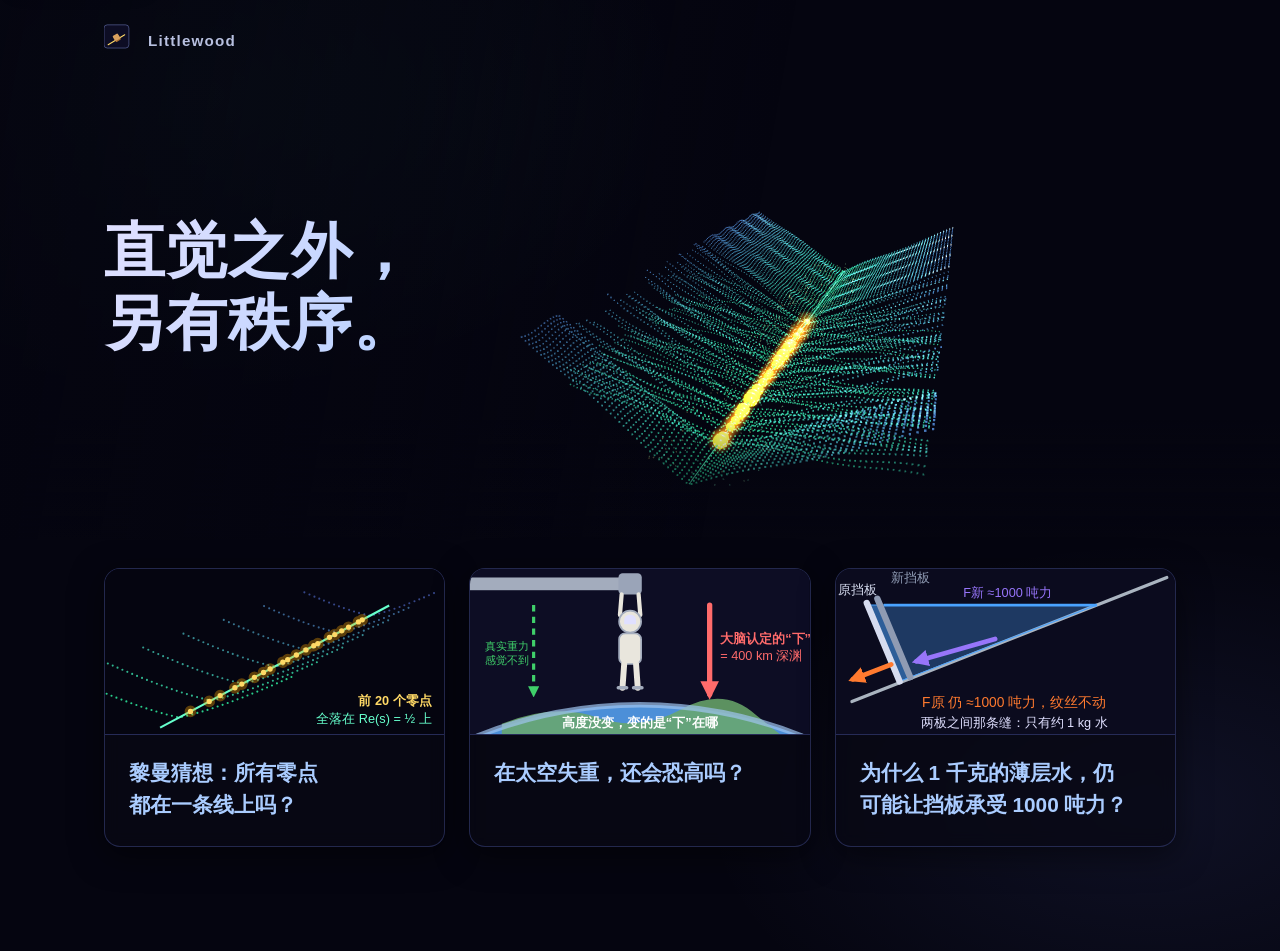
==== commit 94417743: "Home: spacing rhythm between hero, cards and page end Co-Authored-By: Claude Fable 5.1 <noreply@anth" ====
--- a/public/index.html
+++ b/public/index.html
@@ -48,12 +48,12 @@
 .js .hero-copy>*:nth-child(2){animation-delay:.1s}
 
 /* 图解列表 */
-#list{max-width:1120px;margin:0 auto;padding:4px 24px 88px;scroll-margin-top:24px}
-.grid{display:grid;grid-template-columns:repeat(3,minmax(0,1fr));gap:20px}
+#list{max-width:1120px;margin:0 auto;padding:28px 24px 104px;scroll-margin-top:24px}
+.grid{display:grid;grid-template-columns:repeat(3,minmax(0,1fr));gap:24px}
 a.card{display:flex;flex-direction:column;min-width:0;overflow:hidden;border-radius:16px;color:var(--chalk);text-decoration:none;transition:transform .2s,border-color .2s,box-shadow .2s}
 a.card:hover,a.card:focus-visible{transform:translateY(-4px);border-color:rgba(102,255,204,.55);box-shadow:0 18px 50px rgba(0,0,0,.6),0 0 24px rgba(102,255,204,.12)}
 .card svg.thumb{display:block;width:100%;height:auto;background:var(--panel-solid);border-bottom:1px solid var(--line)}
-.card .body{display:flex;flex-direction:column;align-items:flex-start;gap:10px;flex:1;padding:20px 22px 24px}
+.card .body{display:flex;flex-direction:column;align-items:flex-start;gap:10px;flex:1;padding:22px 24px 26px}
 .card h3{margin:0;font-size:1.3rem;line-height:1.5;font-weight:800;color:var(--heading);text-wrap:balance}
 .nowrap{white-space:nowrap}
 
@@ -63,7 +63,8 @@
   .hero-copy,#list{max-width:1280px}
   .brand{left:max(24px,calc((100vw - 1280px) / 2 + 24px))}
   .hero h1{font-size:clamp(2.2rem,4.8vw,4.4rem)}
-  .grid{gap:24px}
+  .grid{gap:28px}
+  #list{padding-top:36px}
   .card h3{font-size:1.4rem}
 }
 @media (max-width:960px){
@@ -74,9 +75,9 @@
   .card h3{font-size:1.35rem}
 }
 @media (max-width:640px){
-  body{font-size:15px}.brand{left:16px;top:16px}.brand svg{width:30px;height:30px}.hero{min-height:clamp(440px,60vh,600px);min-height:clamp(440px,60svh,600px);align-items:flex-start}.hero-copy{padding:76px 16px 0}
+  body{font-size:15px}.brand{left:16px;top:16px}.brand svg{width:30px;height:30px}.hero{min-height:clamp(440px,60vh,600px);min-height:clamp(440px,60svh,600px);align-items:flex-start}.hero-copy{padding:72px 16px 0}
   .hero h1{font-size:clamp(2.1rem,9.2vw,2.6rem)}
-  a.card{flex-direction:column}.card svg.thumb{width:100%;max-width:none;border-right:0;border-bottom:1px solid var(--line)}.card .body{padding:18px 20px 22px}.card h3{font-size:1.2rem}#list{padding-inline:16px}
+  a.card{flex-direction:column}.card svg.thumb{width:100%;max-width:none;border-right:0;border-bottom:1px solid var(--line)}.card .body{padding:18px 20px 22px}.card h3{font-size:1.2rem}#list{padding:20px 16px 72px}.grid{gap:16px}
   .hero::before{background:linear-gradient(180deg,rgba(5,5,16,.5) 0%,rgba(5,5,16,.85) 42%,rgba(5,5,16,.35) 62%,transparent 80%)}
 }
 </style>
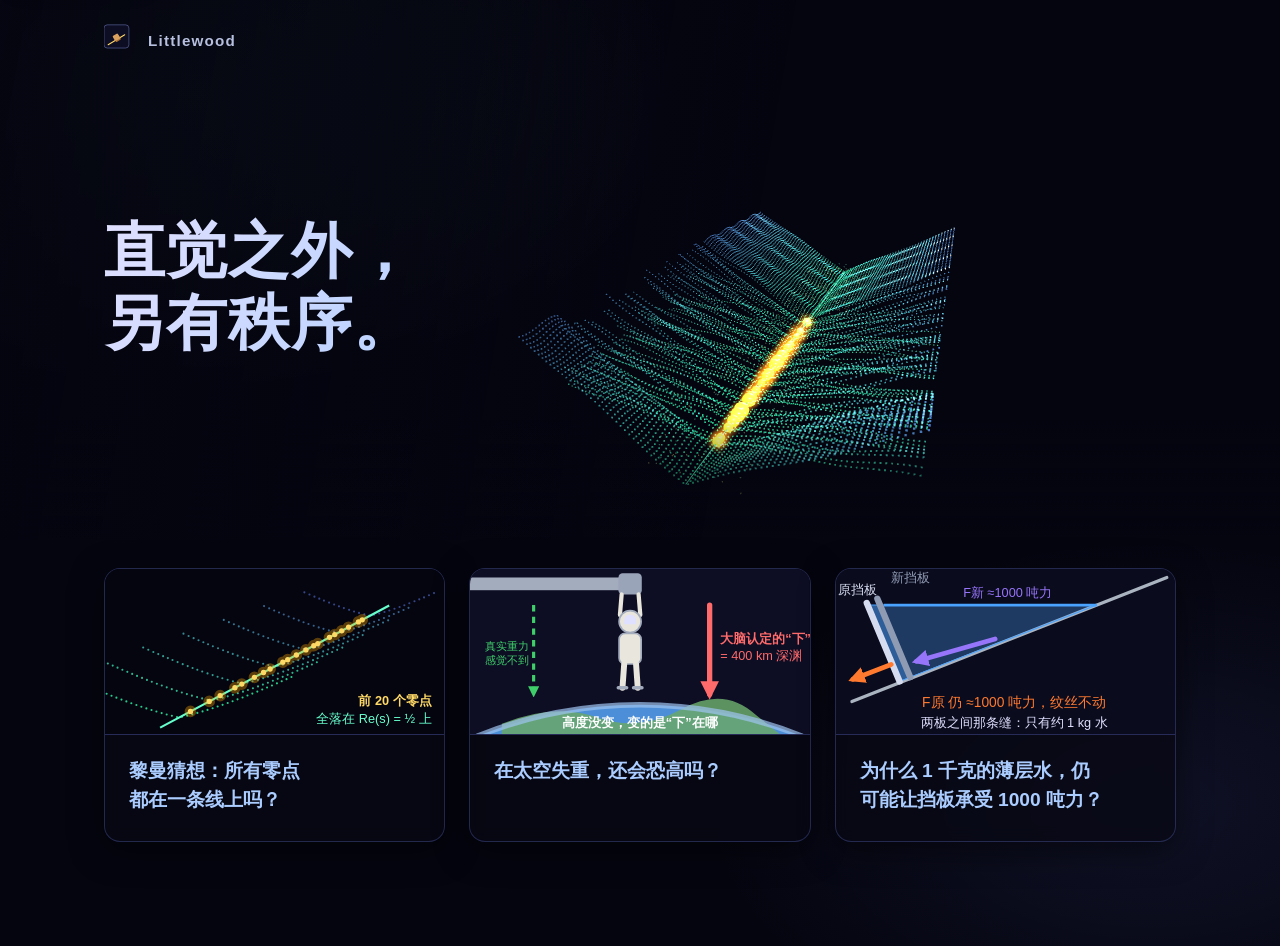
==== commit 74ea9fea: "Space acrophobia: full-screen three.js scene with first-person view; shared scene.css for the 3D pag" ====
--- a/public/index.html
+++ b/public/index.html
@@ -54,7 +54,7 @@
 a.card:hover,a.card:focus-visible{transform:translateY(-4px);border-color:rgba(102,255,204,.55);box-shadow:0 18px 50px rgba(0,0,0,.6),0 0 24px rgba(102,255,204,.12)}
 .card svg.thumb{display:block;width:100%;height:auto;background:var(--panel-solid);border-bottom:1px solid var(--line)}
 .card .body{display:flex;flex-direction:column;align-items:flex-start;gap:10px;flex:1;padding:22px 24px 26px}
-.card h3{margin:0;font-size:1.3rem;line-height:1.5;font-weight:800;color:var(--heading);text-wrap:balance}
+.card h3{margin:0;font-size:1.2rem;line-height:1.5;font-weight:700;color:var(--heading);text-wrap:balance}
 .nowrap{white-space:nowrap}
 
 
@@ -65,19 +65,19 @@
   .hero h1{font-size:clamp(2.2rem,4.8vw,4.4rem)}
   .grid{gap:28px}
   #list{padding-top:36px}
-  .card h3{font-size:1.4rem}
+  .card h3{font-size:1.3rem}
 }
 @media (max-width:960px){
   .grid{grid-template-columns:1fr;gap:16px}
   a.card{flex-direction:row;align-items:stretch}
   .card svg.thumb{width:44%;max-width:360px;height:auto;align-self:center;border-bottom:0;border-right:1px solid var(--line)}
   .card .body{justify-content:center;padding:20px 24px}
-  .card h3{font-size:1.35rem}
+  .card h3{font-size:1.25rem}
 }
 @media (max-width:640px){
   body{font-size:15px}.brand{left:16px;top:16px}.brand svg{width:30px;height:30px}.hero{min-height:clamp(440px,60vh,600px);min-height:clamp(440px,60svh,600px);align-items:flex-start}.hero-copy{padding:72px 16px 0}
   .hero h1{font-size:clamp(2.1rem,9.2vw,2.6rem)}
-  a.card{flex-direction:column}.card svg.thumb{width:100%;max-width:none;border-right:0;border-bottom:1px solid var(--line)}.card .body{padding:18px 20px 22px}.card h3{font-size:1.2rem}#list{padding:20px 16px 72px}.grid{gap:16px}
+  a.card{flex-direction:column}.card svg.thumb{width:100%;max-width:none;border-right:0;border-bottom:1px solid var(--line)}.card .body{padding:18px 20px 22px}.card h3{font-size:1.12rem}#list{padding:20px 16px 72px}.grid{gap:16px}
   .hero::before{background:linear-gradient(180deg,rgba(5,5,16,.5) 0%,rgba(5,5,16,.85) 42%,rgba(5,5,16,.35) 62%,transparent 80%)}
 }
 </style>
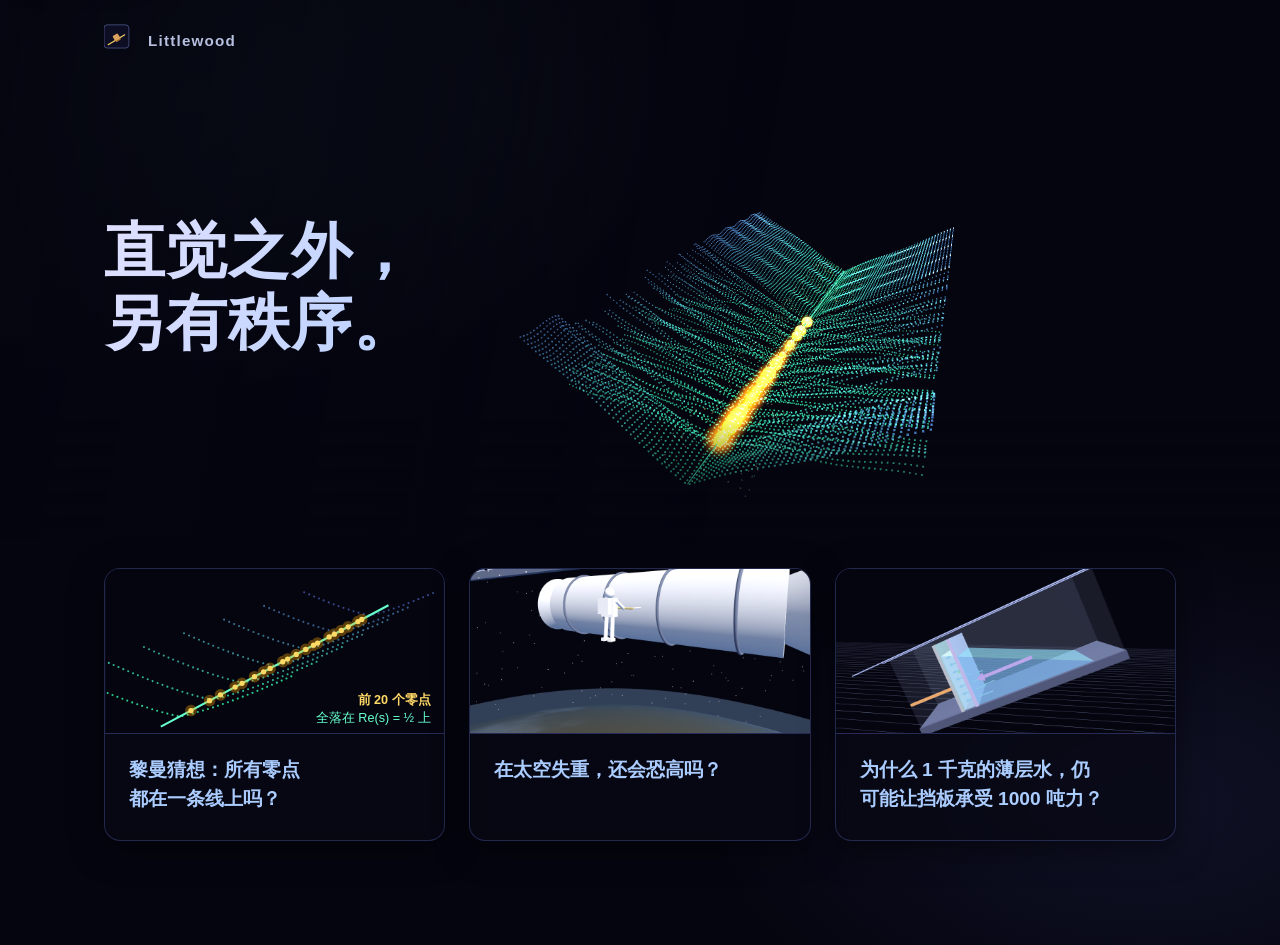
==== commit cbab9d39: "Home: scene screenshots as card thumbnails for the two new 3D pages Co-Authored-By: Claude Fable 5.1" ====
--- a/public/index.html
+++ b/public/index.html
@@ -52,7 +52,7 @@
 .grid{display:grid;grid-template-columns:repeat(3,minmax(0,1fr));gap:24px}
 a.card{display:flex;flex-direction:column;min-width:0;overflow:hidden;border-radius:16px;color:var(--chalk);text-decoration:none;transition:transform .2s,border-color .2s,box-shadow .2s}
 a.card:hover,a.card:focus-visible{transform:translateY(-4px);border-color:rgba(102,255,204,.55);box-shadow:0 18px 50px rgba(0,0,0,.6),0 0 24px rgba(102,255,204,.12)}
-.card svg.thumb{display:block;width:100%;height:auto;background:var(--panel-solid);border-bottom:1px solid var(--line)}
+.card .thumb{display:block;width:100%;height:auto;aspect-ratio:320/156;object-fit:cover;background:var(--panel-solid);border-bottom:1px solid var(--line)}
 .card .body{display:flex;flex-direction:column;align-items:flex-start;gap:10px;flex:1;padding:22px 24px 26px}
 .card h3{margin:0;font-size:1.2rem;line-height:1.5;font-weight:700;color:var(--heading);text-wrap:balance}
 .nowrap{white-space:nowrap}
@@ -70,14 +70,14 @@
 @media (max-width:960px){
   .grid{grid-template-columns:1fr;gap:16px}
   a.card{flex-direction:row;align-items:stretch}
-  .card svg.thumb{width:44%;max-width:360px;height:auto;align-self:center;border-bottom:0;border-right:1px solid var(--line)}
+  .card .thumb{width:44%;max-width:360px;height:auto;align-self:stretch;object-fit:cover;border-bottom:0;border-right:1px solid var(--line)}
   .card .body{justify-content:center;padding:20px 24px}
   .card h3{font-size:1.25rem}
 }
 @media (max-width:640px){
   body{font-size:15px}.brand{left:16px;top:16px}.brand svg{width:30px;height:30px}.hero{min-height:clamp(440px,60vh,600px);min-height:clamp(440px,60svh,600px);align-items:flex-start}.hero-copy{padding:72px 16px 0}
   .hero h1{font-size:clamp(2.1rem,9.2vw,2.6rem)}
-  a.card{flex-direction:column}.card svg.thumb{width:100%;max-width:none;border-right:0;border-bottom:1px solid var(--line)}.card .body{padding:18px 20px 22px}.card h3{font-size:1.12rem}#list{padding:20px 16px 72px}.grid{gap:16px}
+  a.card{flex-direction:column}.card .thumb{width:100%;max-width:none;border-right:0;border-bottom:1px solid var(--line)}.card .body{padding:18px 20px 22px}.card h3{font-size:1.12rem}#list{padding:20px 16px 72px}.grid{gap:16px}
   .hero::before{background:linear-gradient(180deg,rgba(5,5,16,.5) 0%,rgba(5,5,16,.85) 42%,rgba(5,5,16,.35) 62%,transparent 80%)}
 }
 </style>
@@ -124,58 +124,14 @@
   </a>
 
   <a class="card glass" href="./space-acrophobia">
-    <svg class="thumb" viewBox="0 22 320 156" aria-hidden="true">
-      <defs>
-        <marker id="bDown" viewBox="0 0 10 10" refX="7" refY="5" markerWidth="3.5" markerHeight="3.5" orient="auto"><path d="M0,0 L10,5 L0,10 z" fill="#ff6b6b"/></marker>
-        <marker id="bGrav" viewBox="0 0 10 10" refX="7" refY="5" markerWidth="3.5" markerHeight="3.5" orient="auto"><path d="M0,0 L10,5 L0,10 z" fill="#3fcf6a"/></marker>
-      </defs>
-      <rect x="0" y="22" width="320" height="156" fill="#0d0d24"/>
-      <circle cx="160" cy="560" r="410" fill="#4c8fd8"/>
-      <path d="M30,168 q50,-20 90,-6 t80,-8 t70,6 L320,200 L30,200 Z" fill="#6aa96b" opacity=".85"/>
-      <circle cx="160" cy="560" r="410" fill="none" stroke="#9fc4ee" stroke-width="5" opacity=".7"/>
-      <rect x="0" y="30" width="150" height="12" fill="#a3acbd"/>
-      <rect x="140" y="26" width="22" height="20" rx="4" fill="#9aa4b8"/>
-      <g transform="translate(151,46) scale(.8)">
-        <path d="M-10,0 L-12,24 M10,0 L12,24" stroke="#e9e6dd" stroke-width="5" stroke-linecap="round"/>
-        <circle cx="0" cy="32" r="13" fill="#e9e6dd" stroke="#a3acbd" stroke-width="2"/>
-        <path d="M-7,30 a7,6 0 0 1 14,0 v5 h-14 z" fill="#e0e0ff"/>
-        <rect x="-13" y="46" width="26" height="36" rx="7" fill="#e9e6dd" stroke="#a3acbd" stroke-width="2"/>
-        <path d="M-7,82 L-9,110 M7,82 L9,110" stroke="#e9e6dd" stroke-width="7" stroke-linecap="round"/>
-        <path d="M-14,110 h10 M4,110 h10" stroke="#a3acbd" stroke-width="4" stroke-linecap="round"/>
-      </g>
-      <line x1="226" y1="56" x2="226" y2="140" stroke="#ff6b6b" stroke-width="5" stroke-linecap="round" marker-end="url(#bDown)"/>
-      <text x="236" y="92" font-size="12" font-weight="700" fill="#ff6b6b">大脑认定的“下”</text>
-      <text x="236" y="108" font-size="12" fill="#ff6b6b">= 400 km 深渊</text>
-      <line x1="60" y1="56" x2="60" y2="140" stroke="#3fcf6a" stroke-width="3" stroke-dasharray="6 5" marker-end="url(#bGrav)"/>
-      <text x="14" y="98" font-size="10" fill="#3fcf6a">真实重力</text>
-      <text x="14" y="112" font-size="10" fill="#3fcf6a">感觉不到</text>
-      <text x="160" y="171" font-size="12" font-weight="700" fill="#fff" text-anchor="middle">高度没变，变的是“下”在哪</text>
-    </svg>
+    <img class="thumb" src="./thumb-space-acrophobia.png?v=1" width="960" height="468" alt="航天员抓着空间站扶手，脚下是地球" loading="lazy" decoding="async">
     <div class="body">
       <h3>在太空失重，还会恐高吗？</h3>
     </div>
   </a>
 
   <a class="card glass" href="./hydrostatic-paradox">
-    <svg class="thumb" viewBox="0 60 320 156" aria-hidden="true">
-      <defs>
-        <marker id="aOld" viewBox="0 0 10 10" refX="7" refY="5" markerWidth="3.5" markerHeight="3.5" orient="auto"><path d="M0,0 L10,5 L0,10 z" fill="#ff7a2f"/></marker>
-        <marker id="aNew" viewBox="0 0 10 10" refX="7" refY="5" markerWidth="3.5" markerHeight="3.5" orient="auto"><path d="M0,0 L10,5 L0,10 z" fill="#9775fa"/></marker>
-      </defs>
-      <line x1="15" y1="185" x2="312" y2="68" stroke="#aab4c0" stroke-width="3" stroke-linecap="round"/>
-      <path d="M60,166 L30,94 L41.5,94 L70,162 Z" fill="rgba(74,163,255,.55)" stroke="#4aa3ff" stroke-width="1"/>
-      <path d="M70,162 L41.5,94 L246,94 Z" fill="rgba(74,163,255,.30)" stroke="#4aa3ff" stroke-width="1"/>
-      <line x1="45" y1="94" x2="246" y2="94" stroke="#4aa3ff" stroke-width="2.5"/>
-      <line x1="60" y1="166" x2="29" y2="92" stroke="#d6dcef" stroke-width="6" stroke-linecap="round"/>
-      <line x1="70" y1="162" x2="39" y2="88" stroke="#8f9bb3" stroke-width="6" stroke-linecap="round"/>
-      <text x="2" y="84" font-size="12" fill="#d6dcef">原挡板</text>
-      <text x="52" y="72" font-size="12" fill="#8f9bb3">新挡板</text>
-      <line x1="150" y1="126" x2="76" y2="147" stroke="#9775fa" stroke-width="4.5" stroke-linecap="round" marker-end="url(#aNew)"/>
-      <text x="120" y="86" font-size="12" fill="#9775fa">F新 ≈1000 吨力</text>
-      <line x1="52" y1="150" x2="16" y2="164" stroke="#ff7a2f" stroke-width="4.5" stroke-linecap="round" marker-end="url(#aOld)"/>
-      <text x="168" y="190" text-anchor="middle" font-size="13" fill="#ff7a2f">F原 仍 ≈1000 吨力，纹丝不动</text>
-      <text x="168" y="209" text-anchor="middle" font-size="12" fill="#e0e0ff">两板之间那条缝：只有约 1 kg 水</text>
-    </svg>
+    <img class="thumb" src="./thumb-hydrostatic-paradox.png?v=1" width="960" height="468" alt="斜面水槽里插入第二块挡板，两板之间只剩一层薄水，橙色和紫色箭头从两侧顶住" loading="lazy" decoding="async">
     <div class="body">
       <h3>为什么 <span class="nowrap">1 千克</span>的薄层水，仍可能让挡板承受 <span class="nowrap">1000 吨力</span>？</h3>
     </div>
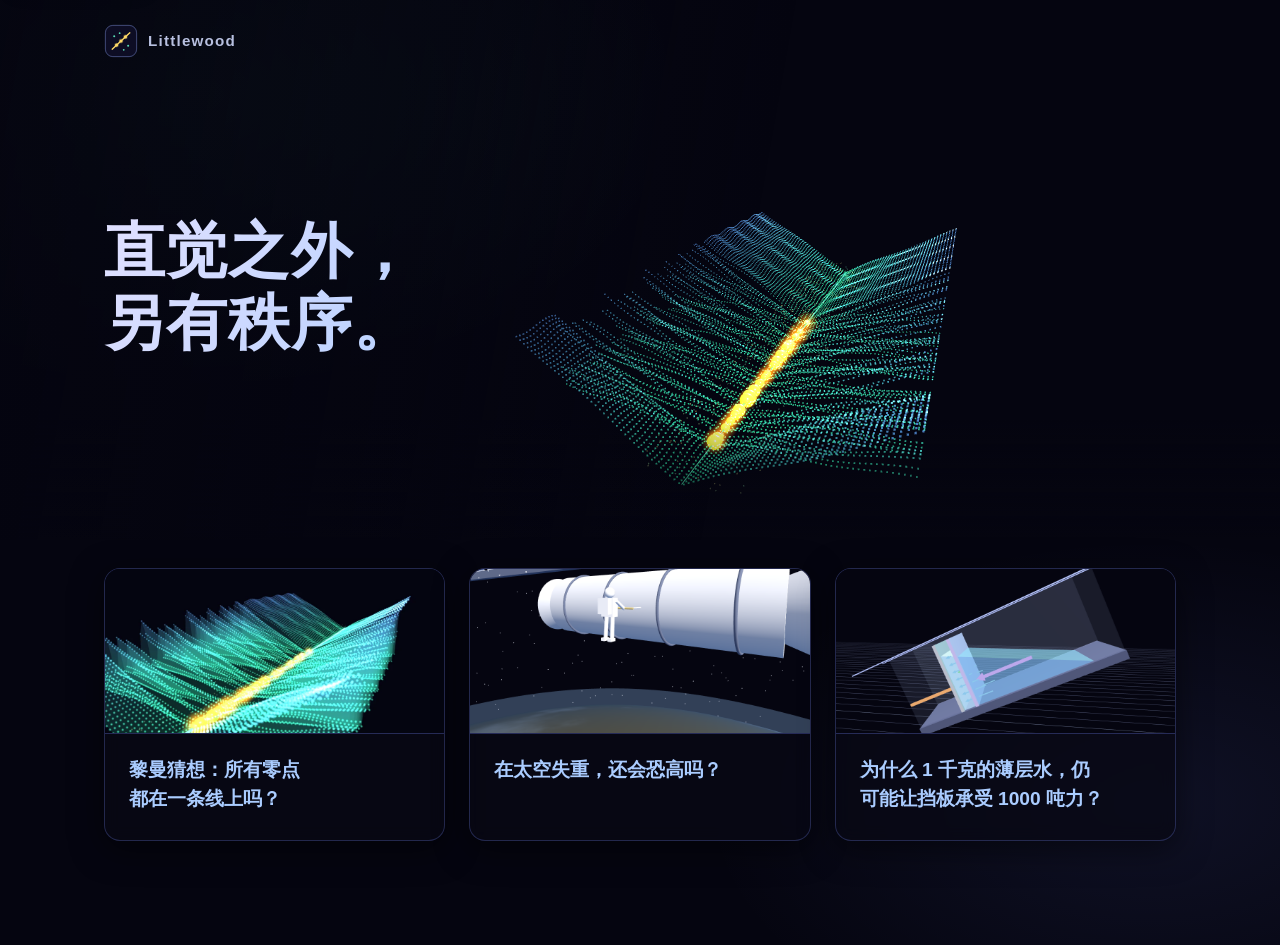
==== commit 720ffdfb: "New mark: gold line with zeros locked on it, used consistently in favicon, logo, icons and OG images" ====
--- a/public/index.html
+++ b/public/index.html
@@ -21,10 +21,10 @@
 <meta name="twitter:title" content="Littlewood · 直觉之外，另有秩序">
 <meta name="twitter:description" content="每次只问一个看起来“不可能”的科学问题，用几张图把它画明白。">
 <meta name="twitter:image" content="https://littlewood.io/og-index.png">
-<link rel="icon" type="image/svg+xml" href="./favicon.svg?v=5">
-<link rel="icon" type="image/png" sizes="192x192" href="./icon-192.png?v=5">
-<link rel="icon" type="image/png" sizes="512x512" href="./icon-512.png?v=5">
-<link rel="apple-touch-icon" href="./apple-touch-icon.png?v=5">
+<link rel="icon" type="image/svg+xml" href="./favicon.svg?v=6">
+<link rel="icon" type="image/png" sizes="192x192" href="./icon-192.png?v=6">
+<link rel="icon" type="image/png" sizes="512x512" href="./icon-512.png?v=6">
+<link rel="apple-touch-icon" href="./apple-touch-icon.png?v=6">
 <link rel="stylesheet" href="./site.css?v=2">
 <style>
 body{overflow-x:hidden}
@@ -89,7 +89,7 @@
 <main id="main-content">
   <section class="hero" aria-labelledby="site-title">
     <canvas id="field" aria-hidden="true"></canvas>
-    <a class="brand" href="./" aria-label="Littlewood 首页"><svg viewBox="10 12 82 74" aria-hidden="true"><use href="./mark.svg#mark"/></svg>Littlewood</a>
+    <a class="brand" href="./" aria-label="Littlewood 首页"><svg viewBox="0 0 100 100" aria-hidden="true"><use href="./mark.svg?v=2#mark"/></svg>Littlewood</a>
     <div class="hero-copy">
       <h1 id="site-title">直觉之外，<br>另有秩序。</h1>
     </div>
@@ -100,24 +100,7 @@
     <div class="grid">
 
   <a class="card glass" href="./riemann-hypothesis">
-    <svg class="thumb" viewBox="0 0 320 156" aria-hidden="true">
-      <defs><path id="rzZeros" d="M80.6,134.3h0M98.3,124.9h0M108.6,119.4h0M122.5,112h0M129,108.5h0M140.9,102.2h0M149.5,97.6h0M155.7,94.3h0M167.7,87.9h0M172.3,85.5h0M180.5,81.1h0M189.5,76.3h0M196.9,72.3h0M200.7,70.3h0M211.7,64.4h0M216.7,61.8h0M223.2,58.3h0M229.7,54.9h0M239,49.9h0M242.6,47.9h0" stroke-linecap="round"/></defs>
-      <rect width="320" height="156" fill="#050510"/>
-      <g fill="none" stroke-width="2" stroke-linecap="round" stroke-dasharray="0 5">
-        <path d="M-40,100Q31.5,132 70,140Q108.5,132 180,100" stroke="#33ffaa" opacity=".8"/>
-        <path d="M-2,87Q64.3,116.6 100,124Q135.7,116.6 202,87" stroke="#3ef0b8" opacity=".75"/>
-        <path d="M36,74Q97.1,101.2 130,108Q162.9,101.2 224,74" stroke="#47dfc6" opacity=".7"/>
-        <path d="M74,61Q129.9,85.8 160,92Q190.1,85.8 246,61" stroke="#50ced4" opacity=".65"/>
-        <path d="M112,48Q162.7,70.4 190,76Q217.3,70.4 268,48" stroke="#59bde2" opacity=".6"/>
-        <path d="M150,35Q195.5,55 220,60Q244.5,55 290,35" stroke="#61acf0" opacity=".55"/>
-        <path d="M188,22Q228.3,39.6 250,44Q271.7,39.6 312,22" stroke="#6688ff" opacity=".5"/>
-      </g>
-      <line x1="52" y1="149.6" x2="268" y2="34.4" stroke="#66ffcc" stroke-width="2"/>
-      <use href="#rzZeros" stroke="#ffaa00" stroke-width="11" opacity=".35"/>
-      <use href="#rzZeros" stroke="#ffd966" stroke-width="5"/>
-      <text x="308" y="128" font-size="12" font-weight="700" fill="#ffd966" text-anchor="end">前 20 个零点</text>
-      <text x="308" y="145" font-size="12" fill="#66ffcc" text-anchor="end">全落在 Re(s) = ½ 上</text>
-    </svg>
+    <img class="thumb" src="./thumb-riemann-hypothesis.webp?v=1" width="960" height="468" alt="黎曼 ζ 函数的零点地形，前 20 个零点落在谷底的临界线上" loading="lazy" decoding="async">
     <div class="body">
       <h3>黎曼猜想：<span class="nowrap">所有零点</span>都在一条线上吗？</h3>
     </div>
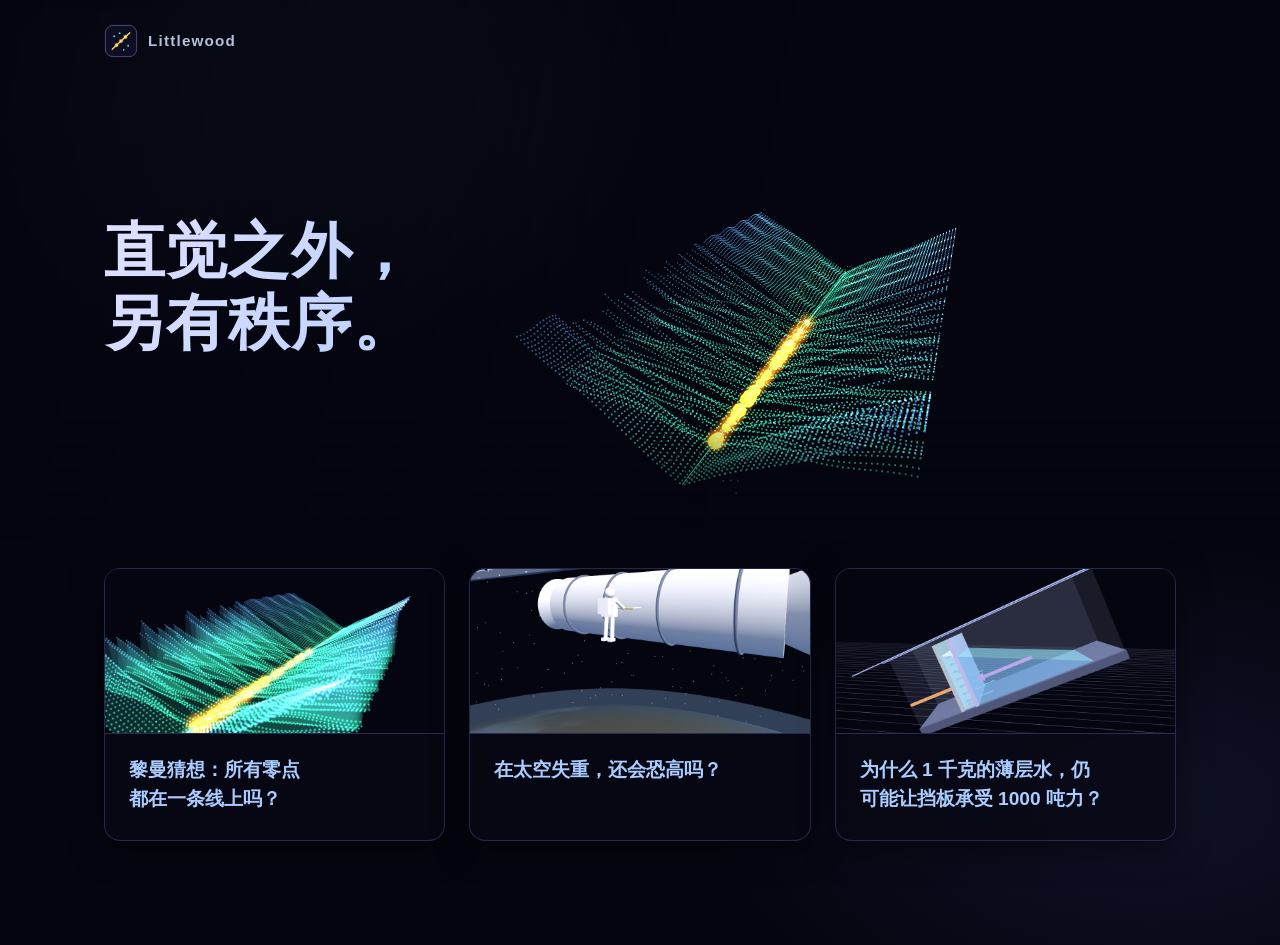
==== commit 7842e208: "Remove the unused article layer, spare tokens and dead variables; self-contained 404 Co-Authored-By:" ====
--- a/public/index.html
+++ b/public/index.html
@@ -25,7 +25,7 @@
 <link rel="icon" type="image/png" sizes="192x192" href="./icon-192.png?v=6">
 <link rel="icon" type="image/png" sizes="512x512" href="./icon-512.png?v=6">
 <link rel="apple-touch-icon" href="./apple-touch-icon.png?v=6">
-<link rel="stylesheet" href="./site.css?v=2">
+<link rel="stylesheet" href="./site.css?v=3">
 <style>
 body{overflow-x:hidden}
 .skip-link{position:fixed;left:16px;top:12px;z-index:100;background:var(--panel-solid);color:var(--chalk);border:1px solid var(--line);padding:8px 14px;border-radius:9px;transform:translateY(-160%);box-shadow:0 4px 18px rgba(0,0,0,.5);transition:transform .15s}
--- a/public/site.css
+++ b/public/site.css
@@ -1,13 +1,8 @@
-/* 小木块 全站基础：深蓝黑底、毛玻璃面板、金/青强调、淡紫白文字。各页只写自己的部分。 */
+/* Littlewood 首页和 404 的基础：深蓝黑底、毛玻璃面板、金/青强调、淡紫白文字。3D 场景页用 scene.css。 */
 :root{
-  --board:#050510; --board-deep:#030308; --chalk:#e0e0ff; --chalk-muted:#b8c0e0; --chalk-dim:#8899cc;
+  --board:#050510; --board-deep:#030308; --chalk:#e0e0ff; --chalk-muted:#b8c0e0;
   --yellow:#ffd966; --mint:#66ffcc; --heading:#aaccff;
-  --chalk-line:rgba(120,140,255,.25);
-  --panel:rgba(8,8,20,.75); --panel-solid:#0b0b1e; --panel-2:rgba(120,140,255,.08);
-  --paper:var(--panel); --card:var(--panel); --ink:#e0e0ff; --muted:#b8c0e0; --line:rgba(120,140,255,.25);
-  --wood:#d9a05e; --wood-deep:#a86f32; --blue:#66ffcc; --red:#ff6b7a; --green:#5fd3a0;
-  --fig-paper:#f3f1ec;
-  --math:Georgia,"Times New Roman","Songti SC",SimSun,serif;
+  --panel:rgba(8,8,20,.75); --panel-solid:#0b0b1e; --line:rgba(120,140,255,.25);
 }
 *{box-sizing:border-box}
 html{scroll-behavior:smooth}
@@ -22,7 +17,7 @@
   font-family:'Segoe UI',-apple-system,BlinkMacSystemFont,"PingFang SC","Hiragino Sans GB","Microsoft YaHei","Noto Sans CJK SC","Noto Sans SC","Source Han Sans SC",sans-serif;
   line-height:1.8;font-size:16px;
 }
-a{color:var(--blue)}
+a{color:var(--mint)}
 /* 毛玻璃面板：全站面板统一用它 */
 .glass{background:var(--panel);border:1px solid var(--line);border-radius:14px;backdrop-filter:blur(8px);-webkit-backdrop-filter:blur(8px);box-shadow:0 8px 32px rgba(0,0,0,.5)}
 :focus-visible{outline:2px solid var(--yellow);outline-offset:3px;border-radius:6px}
